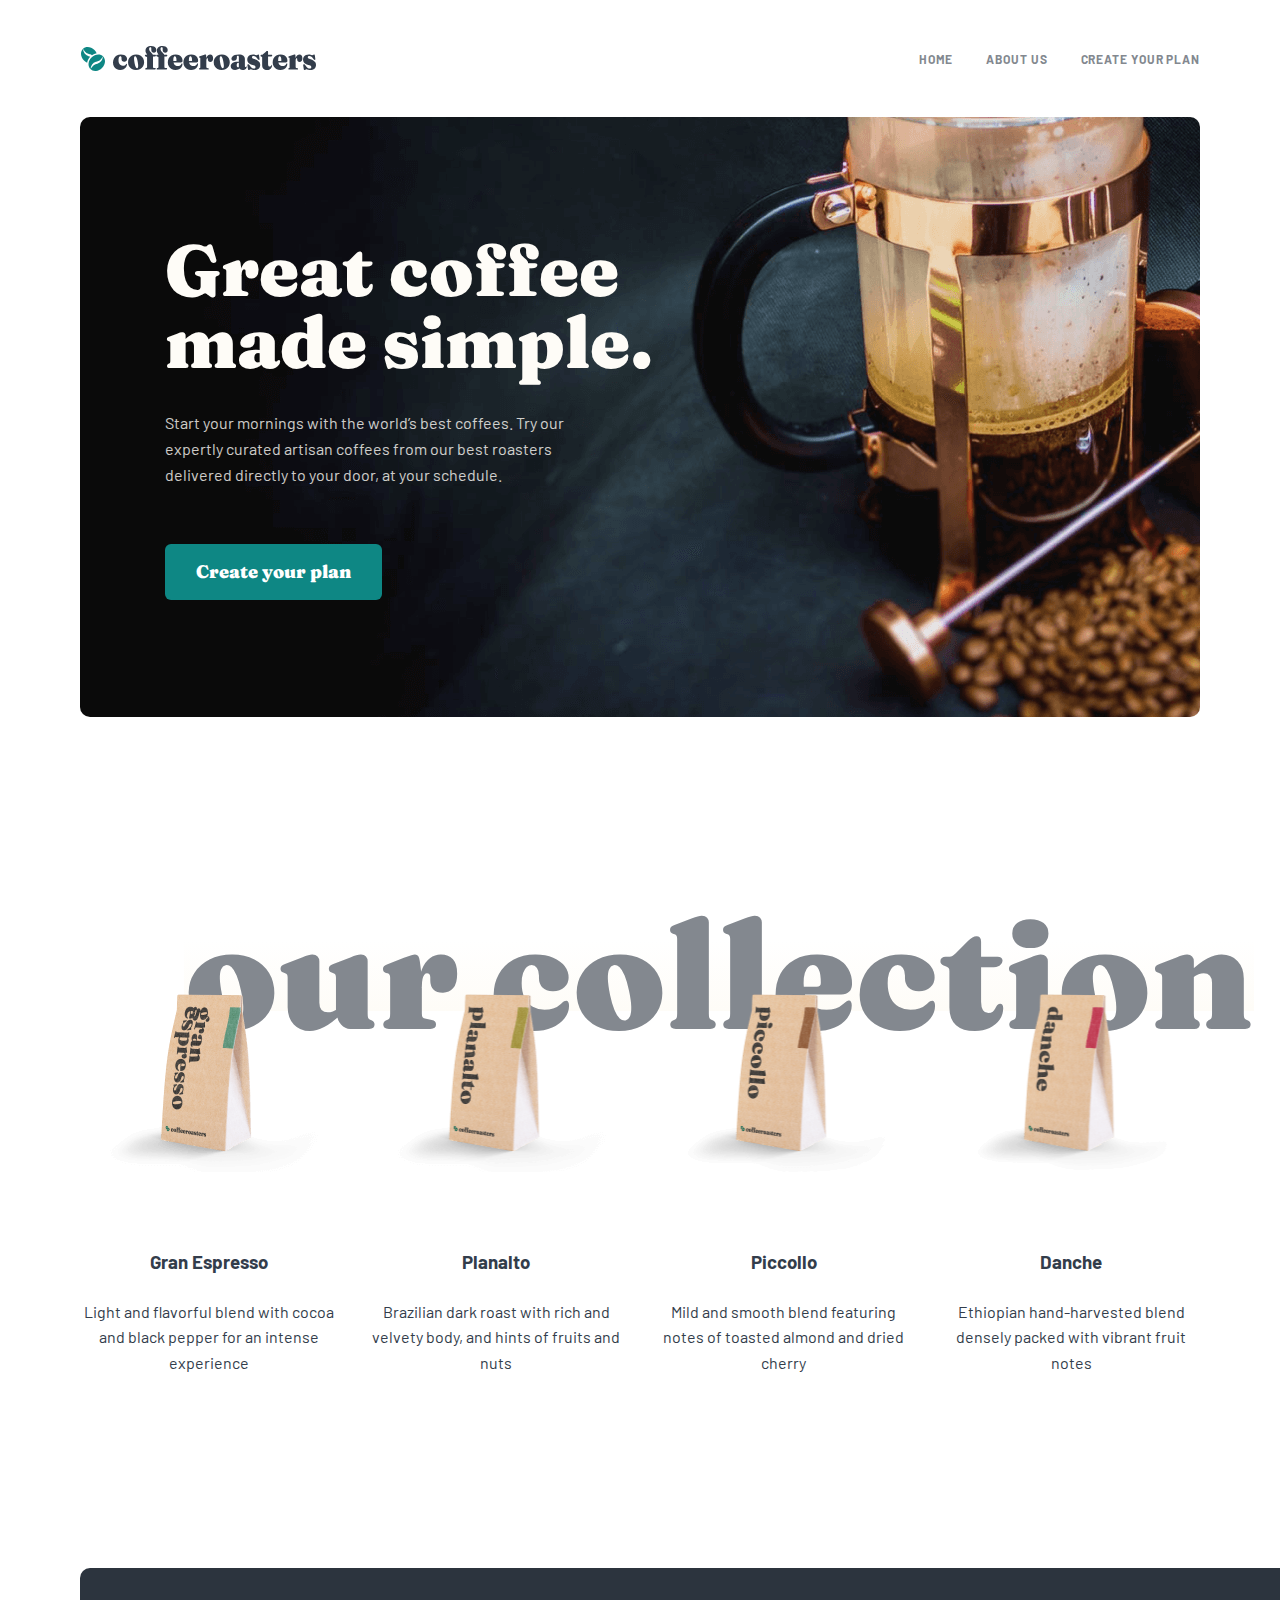
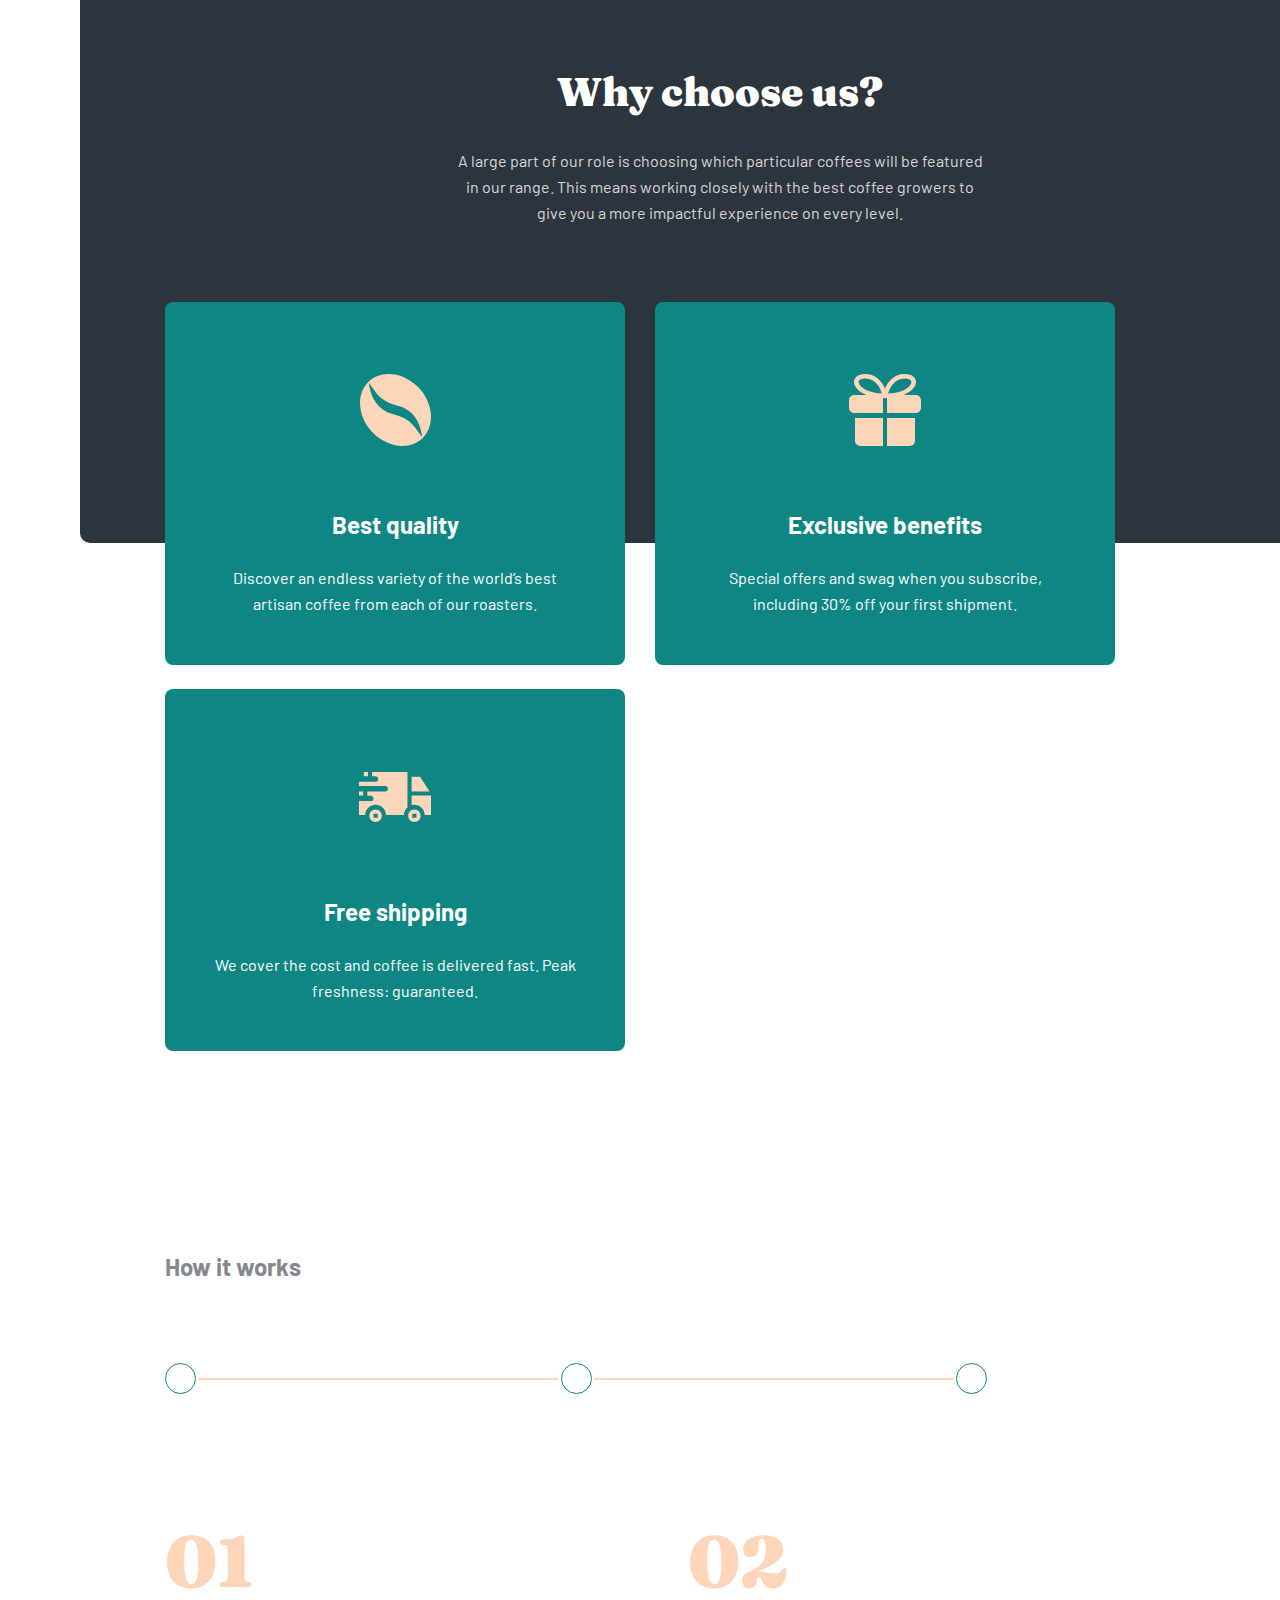
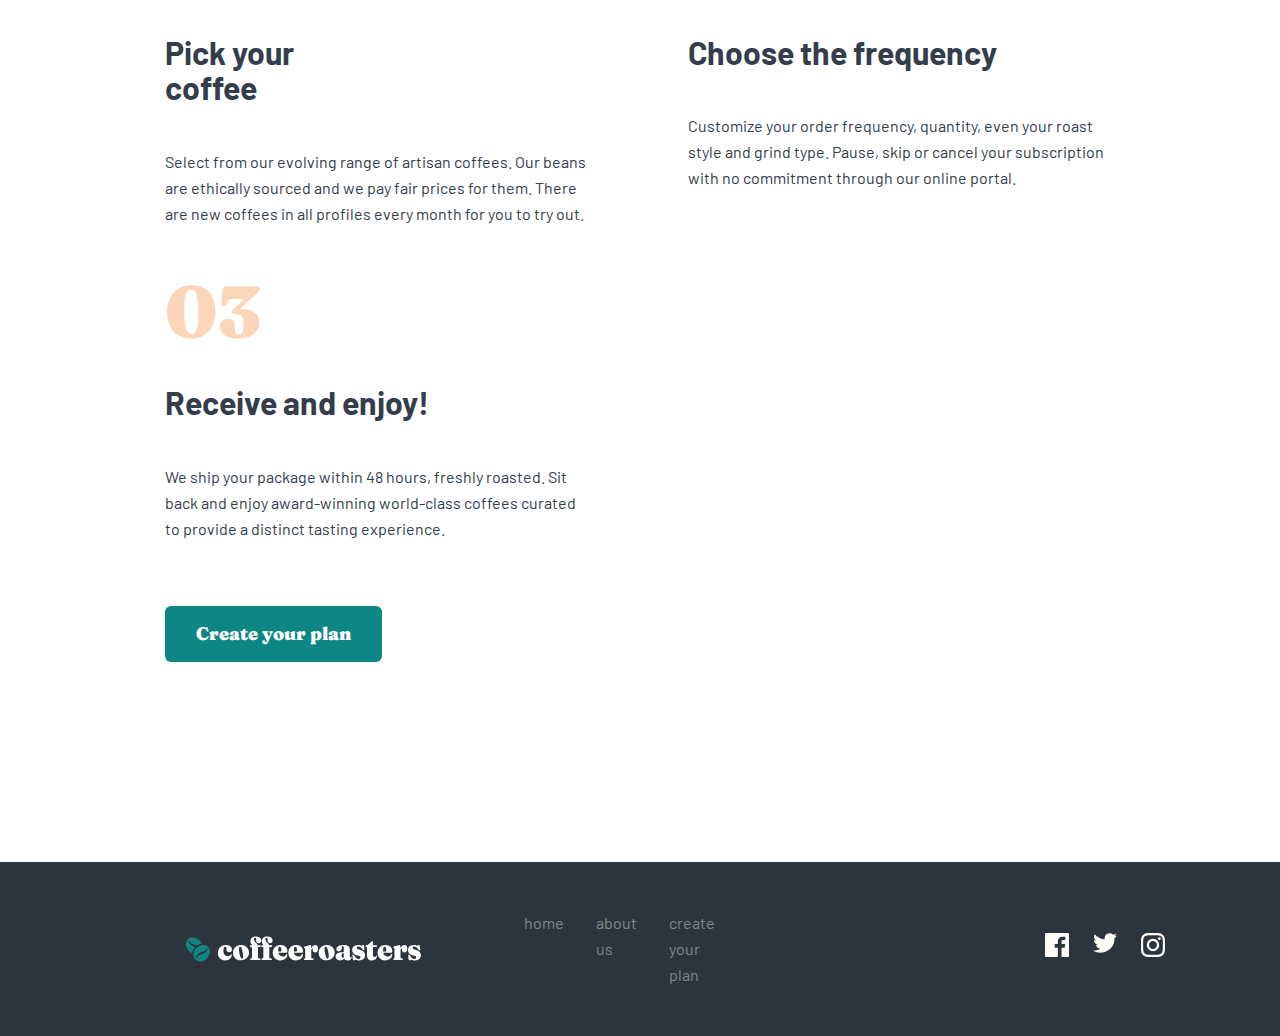
==== index.html @ 033056c0 "added" ====
<!DOCTYPE html>
<html lang="en">
  <head>
    <title>Coffeeroasters</title>
    <link rel="stylesheet" href="./css/normalize_minifity.css" />
    <link rel="stylesheet" href="./fonts/font.css" />
    <link rel="stylesheet" href="./css/main.css" />
  </head>
  <body>
    <!-- HEADER -->
    <header class="header">
      <div class="container header_container">
        <img class="main_logo" src="./images/svg/main_logo.svg" alt="logo" />
        <nav class="header_nav">
          <ul class="nav__list">
            <li class="nav__item">
              <a class="nav__link" href="">home</a>
            </li>
            <li class="nav__item">
              <a class="nav__link" href="./pages/about.html">about us</a>
            </li>
            <li class="nav__item">
              <a class="nav__link" href="">create your plan</a>
            </li>
          </ul>
        </nav>
      </div>
    </header>
    <!-- MAIN -->
    <main class="main">
      <!-- HERO -->
      <section class="hero">
        <div class="container hero__container">
          <div class="hero__block block">
            <h1 class="hero__title title">Great coffee made simple.</h1>
            <p class="hero__subtitle subtitle">
              Start your mornings with the world’s best coffees. Try our
              expertly curated artisan coffees from our best roasters delivered
              directly to your door, at your schedule.
            </p>
            <a class="hero_btn btn" href=""> Create your plan</a>
          </div>
        </div>
      </section>

      <!-- PRODUCT -->
      <section class="product">
        <div class="container product__container">
          <h1 class="product__title">our collection</h1>

          <ul class="product__list">
            <li class="product__item">
              <img
                class="product__item-img"
                src="./images/png/gran.png"
                alt="product"
                width="255"
                height="193"
                srcset="./images/png/gran.png 1x, ./images/png/gran@2x.png 2x"
              />
              <h3 class="product__item-title">Gran Espresso</h3>
              <p class="product__item-subtitle">
                Light and flavorful blend with cocoa and black pepper for an
                intense experience
              </p>
            </li>
            <li class="product__item">
              <img
                class="product__item-img"
                src="./images/png/planaltino.png"
                alt="product"
                width="255"
                height="193"
                srcset="
                  ./images/png/planaltino.png    1x,
                  ./images/png/planaltino@2x.png 2x
                "
              />
              <h3 class="product__item-title">Planalto</h3>
              <p class="product__item-subtitle">
                Brazilian dark roast with rich and velvety body, and hints of
                fruits and nuts
              </p>
            </li>
            <li class="product__item">
              <img
                class="product__item-img"
                src="./images/png/piccolo.png"
                alt="product"
                width="255"
                height="193"
                srcset="
                  ./images/png/piccolo.png    1x,
                  ./images/png/piccolo@2x.png 2x
                "
              />
              <h3 class="product__item-title">Piccollo</h3>
              <p class="product__item-subtitle">
                Mild and smooth blend featuring notes of toasted almond and
                dried cherry
              </p>
            </li>
            <li class="product__item">
              <img
                class="product__item-img"
                src="./images/png/danche.png"
                alt="product"
                width="255"
                height="193"
                srcset="
                  ./images/png/danche.png    1x,
                  ./images/png/danche@2x.png 2x
                "
              />
              <h3 class="product__item-title">Danche</h3>
              <p class="product__item-subtitle">
                Ethiopian hand-harvested blend densely packed with vibrant fruit
                notes
              </p>
            </li>
          </ul>
        </div>
      </section>
      <!-- CARDS -->
      <section class="cards">
        <div class="container cards__container">
          <div class="cards__block">
            <div class="cards__info">
              <h3 class="cards__title">Why choose us?</h3>
              <p class="cards__subtitle subtitle">
                A large part of our role is choosing which particular coffees
                will be featured in our range. This means working closely with
                the best coffee growers to give you a more impactful experience
                on every level.
              </p>
            </div>
          </div>
          <ul class="cards__list">
            <li class="cards__item">
              <img
                class="cards__item-img"
                src="./images/svg/coffee-bean.svg"
                alt="icon"
              />
              <h3 class="cards__item-title">Best quality</h3>
              <p class="cards__item-subtitle">
                Discover an endless variety of the world’s best artisan coffee
                from each of our roasters.
              </p>
            </li>
            <li class="cards__item">
              <img
                class="cards__item-img"
                src="./images/svg/prize.svg"
                alt="icon"
              />
              <h3 class="cards__item-title">Exclusive benefits</h3>
              <p class="cards__item-subtitle">
                Special offers and swag when you subscribe, including 30% off
                your first shipment.
              </p>
            </li>
            <li class="cards__item">
              <img
                class="cards__item-img shipping"
                src="./images/svg/shipping.svg"
                alt="icon"
              />
              <h3 class="cards__item-title">Free shipping</h3>
              <p class="cards__item-subtitle">
                We cover the cost and coffee is delivered fast. Peak freshness:
                guaranteed.
              </p>
            </li>
          </ul>
        </div>
      </section>
      <!-- WORKS -->
      <section class="works">
        <div class="container works__container">
          <h3 class="works__title">How it works</h3>
          <div class="icons">
            <div class="circle"></div>
            <hr class="icons__line" />
            <div class="circle"></div>
            <hr class="icons__line" />
            <div class="circle"></div>
          </div>
          <ul class="works__list">
            <li class="works__item">
              <h1 class="works__item-number">01</h1>
              <h3 class="works__item-title">
                Pick your
                <br />
                coffee
              </h3>
              <p class="works__item-subtitle">
                Select from our evolving range of artisan coffees. Our beans are
                ethically sourced and we pay fair prices for them. There are new
                coffees in all profiles every month for you to try out.
              </p>
            </li>
            <li class="works__item">
              <h1 class="works__item-number">02</h1>
              <h3 class="works__item-title">Choose the frequency</h3>
              <p class="works__item-subtitle">
                Customize your order frequency, quantity, even your roast style
                and grind type. Pause, skip or cancel your subscription with no
                commitment through our online portal.
              </p>
            </li>
            <li class="works__item">
              <h1 class="works__item-number">03</h1>
              <h3 class="works__item-title">Receive and enjoy!</h3>
              <p class="works__item-subtitle">
                We ship your package within 48 hours, freshly roasted. Sit back
                and enjoy award-winning world-class coffees curated to provide a
                distinct tasting experience.
              </p>
            </li>
          </ul>
          <a class="worsk__btn btn" href=""> Create your plan </a>
        </div>
      </section>
    </main>
    <!-- FOOTER -->
    <footer class="footer">
      <div class="container footer__container">
        <img
          class="footer__logo"
          src="./images/svg/main_white_logo.svg"
          alt="logo"
        />

        <ul class="footer__list">
          <li class="footer__item">
            <a class="footer__link" href="./index.html">home</a>
          </li>
          <li class="footer__item">
            <a class="footer__link" href="./pages/about.html">about us</a>
          </li>
          <li class="footer__item">
            <a class="footer__link" href="">create your plan</a>
          </li>
        </ul>
        <ul class="footer__icon-list">
          <li class="footer__icon-item">
            <a class="footer__icon" href="">
              <svg
                width="24"
                height="24"
                viewBox="0 0 24 24"
                fill="none"
                xmlns="http://www.w3.org/2000/svg"
              >
                <path
                  d="M22.675 0H1.325C0.593 0 0 0.593 0 1.325V22.676C0 23.407 0.593 24 1.325 24H12.82V14.706H9.692V11.084H12.82V8.413C12.82 5.313 14.713 3.625 17.479 3.625C18.804 3.625 19.942 3.724 20.274 3.768V7.008L18.356 7.009C16.852 7.009 16.561 7.724 16.561 8.772V11.085H20.148L19.681 14.707H16.561V24H22.677C23.407 24 24 23.407 24 22.675V1.325C24 0.593 23.407 0 22.675 0Z"
                  fill="#FEFCF7"
                />
              </svg>
            </a>
          </li>
          <li class="footer__icon-item">
            <a class="footer__icon" href="">
              <svg
                width="24"
                height="20"
                viewBox="0 0 24 20"
                fill="none"
                xmlns="http://www.w3.org/2000/svg"
              >
                <path
                  d="M24 2.55705C23.117 2.94905 22.168 3.21305 21.172 3.33205C22.189 2.72305 22.97 1.75805 23.337 0.608047C22.386 1.17205 21.332 1.58205 20.21 1.80305C19.313 0.846047 18.032 0.248047 16.616 0.248047C13.437 0.248047 11.101 3.21405 11.819 6.29305C7.728 6.08805 4.1 4.12805 1.671 1.14905C0.381 3.36205 1.002 6.25705 3.194 7.72305C2.388 7.69705 1.628 7.47605 0.965 7.10705C0.911 9.38805 2.546 11.522 4.914 11.997C4.221 12.185 3.462 12.229 2.69 12.081C3.316 14.037 5.134 15.46 7.29 15.5C5.22 17.123 2.612 17.848 0 17.54C2.179 18.937 4.768 19.752 7.548 19.752C16.69 19.752 21.855 12.031 21.543 5.10605C22.505 4.41105 23.34 3.54405 24 2.55705Z"
                  fill="#FEFCF7"
                />
              </svg>
            </a>
          </li>
          <li class="footer__icon-item">
            <a class="footer__icon" href="">
              <svg
                width="24"
                height="24"
                viewBox="0 0 24 24"
                fill="none"
                xmlns="http://www.w3.org/2000/svg"
              >
                <path
                  fill-rule="evenodd"
                  clip-rule="evenodd"
                  d="M12 0C8.741 0 8.333 0.014 7.053 0.072C2.695 0.272 0.273 2.69 0.073 7.052C0.014 8.333 0 8.741 0 12C0 15.259 0.014 15.668 0.072 16.948C0.272 21.306 2.69 23.728 7.052 23.928C8.333 23.986 8.741 24 12 24C15.259 24 15.668 23.986 16.948 23.928C21.302 23.728 23.73 21.31 23.927 16.948C23.986 15.668 24 15.259 24 12C24 8.741 23.986 8.333 23.928 7.053C23.732 2.699 21.311 0.273 16.949 0.073C15.668 0.014 15.259 0 12 0ZM12 2.163C15.204 2.163 15.584 2.175 16.85 2.233C20.102 2.381 21.621 3.924 21.769 7.152C21.827 8.417 21.838 8.797 21.838 12.001C21.838 15.206 21.826 15.585 21.769 16.85C21.62 20.075 20.105 21.621 16.85 21.769C15.584 21.827 15.206 21.839 12 21.839C8.796 21.839 8.416 21.827 7.151 21.769C3.891 21.62 2.38 20.07 2.232 16.849C2.174 15.584 2.162 15.205 2.162 12C2.162 8.796 2.175 8.417 2.232 7.151C2.381 3.924 3.896 2.38 7.151 2.232C8.417 2.175 8.796 2.163 12 2.163ZM5.838 12C5.838 8.597 8.597 5.838 12 5.838C15.403 5.838 18.162 8.597 18.162 12C18.162 15.404 15.403 18.163 12 18.163C8.597 18.163 5.838 15.403 5.838 12ZM12 16C9.791 16 8 14.21 8 12C8 9.791 9.791 8 12 8C14.209 8 16 9.791 16 12C16 14.21 14.209 16 12 16ZM16.965 5.595C16.965 4.8 17.61 4.155 18.406 4.155C19.201 4.155 19.845 4.8 19.845 5.595C19.845 6.39 19.201 7.035 18.406 7.035C17.61 7.035 16.965 6.39 16.965 5.595Z"
                  fill="#FEFCF7"
                />
              </svg>
            </a>
          </li>
        </ul>
      </div>
    </footer>
  </body>
</html>
---- fonts/font.css ----
/* barlow-regular - latin */
@font-face {
  font-family: "Barlow";
  font-style: normal;
  font-weight: 400;
  src: local(""), url("../fonts/barlow-v12-latin-regular.woff2") format("woff2"),
    /* Chrome 26+, Opera 23+, Firefox 39+ */
      url("../fonts/barlow-v12-latin-regular.woff") format("woff"); /* Chrome 6+, Firefox 3.6+, IE 9+, Safari 5.1+ */
}
/* barlow-700 - latin */
@font-face {
  font-family: "Barlow";
  font-style: normal;
  font-weight: 700;
  src: local(""), url("../fonts/barlow-v12-latin-700.woff2") format("woff2"),
    /* Chrome 26+, Opera 23+, Firefox 39+ */
      url("../fonts/barlow-v12-latin-700.woff") format("woff"); /* Chrome 6+, Firefox 3.6+, IE 9+, Safari 5.1+ */
}
/* fraunces-regular - latin */
@font-face {
  font-family: "Fraunces";
  font-style: normal;
  font-weight: 400;
  src: local(""),
    url("../fonts/fraunces-v24-latin-regular.woff2") format("woff2"),
    /* Chrome 26+, Opera 23+, Firefox 39+ */
      url("../fonts/fraunces-v24-latin-regular.woff") format("woff"); /* Chrome 6+, Firefox 3.6+, IE 9+, Safari 5.1+ */
}
/* fraunces-900 - latin */
@font-face {
  font-family: "Fraunces";
  font-style: normal;
  font-weight: 900;
  src: local(""), url("../fonts/fraunces-v24-latin-900.woff2") format("woff2"),
    /* Chrome 26+, Opera 23+, Firefox 39+ */
      url("../fonts/fraunces-v24-latin-900.woff") format("woff"); /* Chrome 6+, Firefox 3.6+, IE 9+, Safari 5.1+ */
}
---- css/main.css ----
:root {
  /* COLORS */
  --main-color: #0e8784;
  --second-color: #333d4b;
  --pale-orange: #fdd6ba;
  --ligt-cream: #fefcf7;
  --grey: #83888f;

  /* BTN-COLOR */
  --main-btn-default: var(--main-color);
  --main-btn-hover: #66d2cf;
  --main__btn-disabled: #e2dedb;

  /* SELECTION COLOR */
  --selection-default: #f4f1eb;
  --selection-hover: var(--pale-orange);
  --selection-active: var(--main-color);

  /* FONT-SIZE */

  /*  BIG-TITLE */
  --big-title: 15rem;
  --big-title__line-height: 0.48;

  /* H1 font-size */
  --h1__font-size: 7.2rem;
  --h1__line-height: 1;

  /* H2 font-size */
  --h2__font-size: 4rem;
  --h2__line-height: 1.2;

  /* H3 font-size */
  --h3__font-size: 3.2rem;
  --h3__line-height: 1.12;

  /* H4 font-size */
  --h4__font-size: 2.4rem;
  --h4__line-height: 1.33;

  /* SUBTITLE__FONT-SIZE */
  --subtitle__font-size: 1.6rem;
  --subtitle__line-height: 1.62;

  /* FONT-WEIGHT */
  --main__font-weight: 400;
  --second__font-weight: 900;

  /* FONT-FAMILY */
  --title__font-family: "Fraunces", "Arial", sans-serif;
  --subtitle__font-family: "Barlow", "Arial", sans-serif;

  /* NAV */
  --nav_font-size: 1.2rem;
  --nav__line-height: 1.25;
  --nav__font-weight: 700;
}
*,
*::after,
*::before {
  margin: 0;
  padding: 0;
  box-sizing: border-box;
}
html {
  font-size: 62.5%;
  height: 100%;
}
body {
  font-size: var(--subtitle__font-size);
  line-height: var(--subtitle__line-height);
  font-family: var(--subtitle__font-family);
  font-weight: var(--main__font-weight);
  color: var(--second-color);
  display: flex;
  flex-direction: column;
  height: 100%;
}
.container {
  max-width: 144rem;
  width: 100%;
  margin-left: auto;
  margin-right: auto;
  padding-left: 8rem;
  padding-right: 8rem;
}
.main {
  flex-grow: 1;
}
a {
  text-decoration: none;
}
ul,
ol {
  list-style: none;
}
.block {
  padding: 11.7rem 8.5rem;
  background-repeat: no-repeat;
  background-size: cover;
  border-radius: 1rem;
}
.title {
  font-family: var(--title__font-family);
  font-weight: var(--second__font-weight);
  font-size: var(--h2__font-size);
  line-height: var(--h2__line-height);
  margin: 0;
  color: var(--ligt-cream);
}
.subtitle {
  font-weight: var(--main__font-weight);
  font-size: var(--subtitle__font-size);
  line-height: var(--subtitle__line-height);
  color: var(--ligt-cream);
  mix-blend-mode: normal;
  opacity: 0.8;
  width: 44.5rem;
}
.btn {
  width: 21.7rem;
  height: 5.6rem;
  display: flex;
  align-items: center;
  justify-content: center;
  color: white;
  background-color: var(--main-color);
  border: none;
  border-radius: 0.6rem;
  font-family: var(--title__font-family);
  font-weight: var(--second__font-weight);
  font-size: 1.8rem;
  line-height: 2.5rem;
}
.btn:hover {
  background-color: var(--main-btn-hover);
}
/* HEADER */
.header {
  padding: 4.5rem 0;
}
.header_container {
  display: flex;
  justify-content: space-between;
}
.nav__list {
  display: flex;
  gap: 3.3rem;
}
.nav__link {
  font-size: var(--nav_font-size);
  line-height: var(--nav__line-height);
  font-weight: var(--nav__font-weight);
  letter-spacing: 0.09rem;
  color: var(--grey);
  text-transform: uppercase;
}
.nav__link:hover {
  color: var(--second-color);
}
/* HERO */
.hero {
  margin-bottom: 13.6rem;
}

.hero__block {
  background-image: url("../images/png/hero.png");
}
.hero__title {
  font-weight: var(--second__font-weight);
  font-size: var(--h1__font-size);
  line-height: var(--h1__line-height);
  margin: 0;
  width: 49.3rem;
  margin-bottom: 3.2rem;
}
.hero__subtitle {
  margin-bottom: 5.6rem;
}
/* PRODUCT */
.product {
  padding: 12.6rem 0 0;
  margin-bottom: 18.8rem;
}
.product__container {
  position: relative;
  display: flex;
  flex-direction: column;
  text-align: center;
}

.product__title {
  margin: 0;
  padding: 0;
  z-index: -1;
  width: 107rem;
  position: absolute;
  font-size: 15rem;
  line-height: 7.2rem;
  font-family: "Fraunces", "Arial", sans-serif;
  font-weight: 900;
  text-align: center;
  left: 18.4rem;
  top: -4rem;
  background: linear-gradient(
    180deg,
    rgba(254, 252, 247, 0.0001) 0%,
    #fefcf7 100%
  );
  color: #83888f;
}
.product__list {
  display: grid;
  grid-template-columns: repeat(auto-fit, minmax(24rem, 1fr));
  gap: 3rem;
  justify-content: center;
  margin-bottom: 18rem;
}
.product__item {
  width: 25.6rem;
  text-align: center;
  margin: 0 auto;
}
.product__item-img {
  margin-bottom: 7.1rem;
}
.product__item-title {
  margin-bottom: 2.4rem;
  font-family: var(--h4__font-size);
  line-height: var(--h4__line-height);
  font-weight: var(--second__font-weight);
}
.product__item-subtitle {
  color: var(--second-color);
  font-size: var(--subtitle__font-size);
  line-height: var(--subtitle__line-height);
}
/* CARDS */

.cards__container {
  position: relative;
}
.cards__block {
  position: absolute;
  left: 8rem;
  top: -34.6rem;
  background-color: #2c343e;
  text-align: center;
  margin-top: 1.2rem;
  padding: 10rem 10rem 31.7rem 10rem;
  border-radius: 1rem;
  width: 128rem;
  z-index: -1;
}
.cards__title {
  margin-bottom: 3.2rem;
  font-size: var(--h2__font-size);
  line-height: var(--h2__line-height);
  color: white;
  font-family: var(--title__font-family);
}
.cards__subtitle {
  margin-left: auto;
  margin-right: auto;
  mix-blend-mode: normal;
  opacity: 0.8;
  width: 54rem;
}
.cards__list {
  display: grid;
  grid-template-columns: repeat(auto-fit, minmax(33rem, 1fr));
  column-gap: 3rem;
  row-gap: 2.4rem;
  padding: 0 8.5rem;
  margin-top: 34.6rem;
  margin-bottom: 20rem;
}
.cards__item {
  padding: 7.2rem 4.8rem 4.8rem;
  background-color: #0e8784;
  text-align: center;
  border-radius: 0.8rem;
}
.cards__item-title {
  font-family: var(--title__fonts);

  font-weight: var(--second__font-weight);
  font-size: var(--h4__font-size);
  line-height: var(--h4__line-height);
  color: white;
  margin-bottom: 2.4rem;
}
.cards__item-subtitle {
  color: white;
}
.cards__item-img {
  margin-bottom: 5.6rem;
}
.shipping {
  margin-top: 1.1rem;
  margin-bottom: 6.7rem;
}

/* WORSK */
.works__title {
  font-family: var(--title__fonts);
  font-weight: 900;
  font-size: var(--h4__font-size);
  line-height: var(--h4__line-height);
  color: var(--grey);
  margin-bottom: 8rem;
}
.icons {
  width: 82.2rem;
  display: flex;
  justify-content: space-between;
  align-items: center;
  margin-bottom: 8.2rem;
}
.circle {
  width: 3.1rem;
  height: 3.1rem;
  border-radius: 50%;
  border: 1px solid #0e8784;
}
.icons__line {
  display: inline-block;
  width: 36rem;
  height: 0.2rem;
  background-color: #fdd6ba;
  border: none;
}

.works__container {
  padding: 0 16.5rem;
}
.works__list {
  display: grid;
  column-gap: 9.5rem;
  margin-bottom: 6.4rem;
  grid-template-columns: repeat(auto-fit, minmax(25.5rem, 1fr));
}

.works__item-number {
  font-weight: 900;
  font-size: var(--h1__font-size);
  line-height: var(--h1__line-height);
  font-family: var(--title__font-family);
  color: var(--pale-orange);
  margin-bottom: 3.8rem;
}
.works__item-title {
  font-family: var(--title__fonts);
  font-weight: 900;
  font-size: var(--h3__font-size);
  line-height: var(--h3__line-height);
  color: var(--second-color);
  margin-bottom: 4.3rem;
}

.worsk__btn {
  margin-bottom: 20rem;
}

/* FOOTER */
.footer {
  background-color: #2c343e;
}
.footer__container {
  padding: 4.8rem 18.5rem;
  display: flex;
  align-items: center;
}
.footer__logo {
  margin-right: 10.3rem;
}
.footer__list {
  margin-right: 33rem;
  display: flex;
  column-gap: 3.2rem;
}
.footer__link {
  color: var(--grey);
}
.footer__link:hover {
  color: var(--ligt-cream);
}
.footer__icon-list {
  display: flex;
  column-gap: 2.4rem;
}
.footer__icon svg :hover {
  fill: var(--pale-orange);
}

/* ABOUT */
.about__block {
  background-image: url("../images/png/about_hero.png");
  margin-bottom: 16.8rem;
}
.about__title {
  font-weight: var(--second__font-weight);
  font-size: var(--h2__font-size);
  line-height: var(--h2__line-height);
  margin-bottom: 2.4rem;
}
.about__subtitle {
  color: var(--second-color);
}
.commitment__info {
  text-align: center;
}
.commitment__title {
  margin-bottom: 3.2rem;
  color: var(--second-color);
}
.commitment_subtitle {
  width: 54rem;
  height: 26rem;
  text-align: left;
}
.commitment__container {
  padding: 0 16.5rem;
  display: flex;
  justify-content: space-between;
  align-items: center;
  gap: 12.5rem;
  margin-bottom: 24.4rem;
}
.com__img {
  border-radius: 0.8rem;
}
/* QUALITY */
.quality__container {
  padding: 0 8rem;
  position: relative;
  margin-bottom: 16.8rem;
}
.quality__info {
  padding: 10rem 8.5rem 17.6rem;
  background-color: var(--second-color);
  border-radius: 0.8rem;
}
.quality__subtitle {
  color: white;
  width: 54rem;
}
.quality_img {
  position: absolute;
  left: 83rem;
  top: -8.8rem;
  border-radius: 0.8rem;
}

/* COUNTRY */
.country__container {
  padding: 0 16.5rem;
}
.country__title {
  font-weight: var(--second__font-weight);
  line-height: var(--h3__font-size);
  line-height: var(--h3__line-height);
  margin-bottom: 7.2rem;
  color: var(--grey);
}
.country__card {
  display: grid;
  grid-template-columns: repeat(auto-fit, minmax(22.3rem, 1fr));
  column-gap: 11.5rem;
  row-gap: 8.2rem;
  align-items: center;
  margin-bottom: 16.8rem;
}
.country__item {
  width: 22.3rem;
}
.country__item-img {
  margin-bottom: 4.8rem;
}
.country__item-title {
  font-weight: var(--second-color);
  font-size: var(--h4__font-size);
  line-height: var(--h4__line-height);
  color: var(--second-color);
  width: 100%;
}
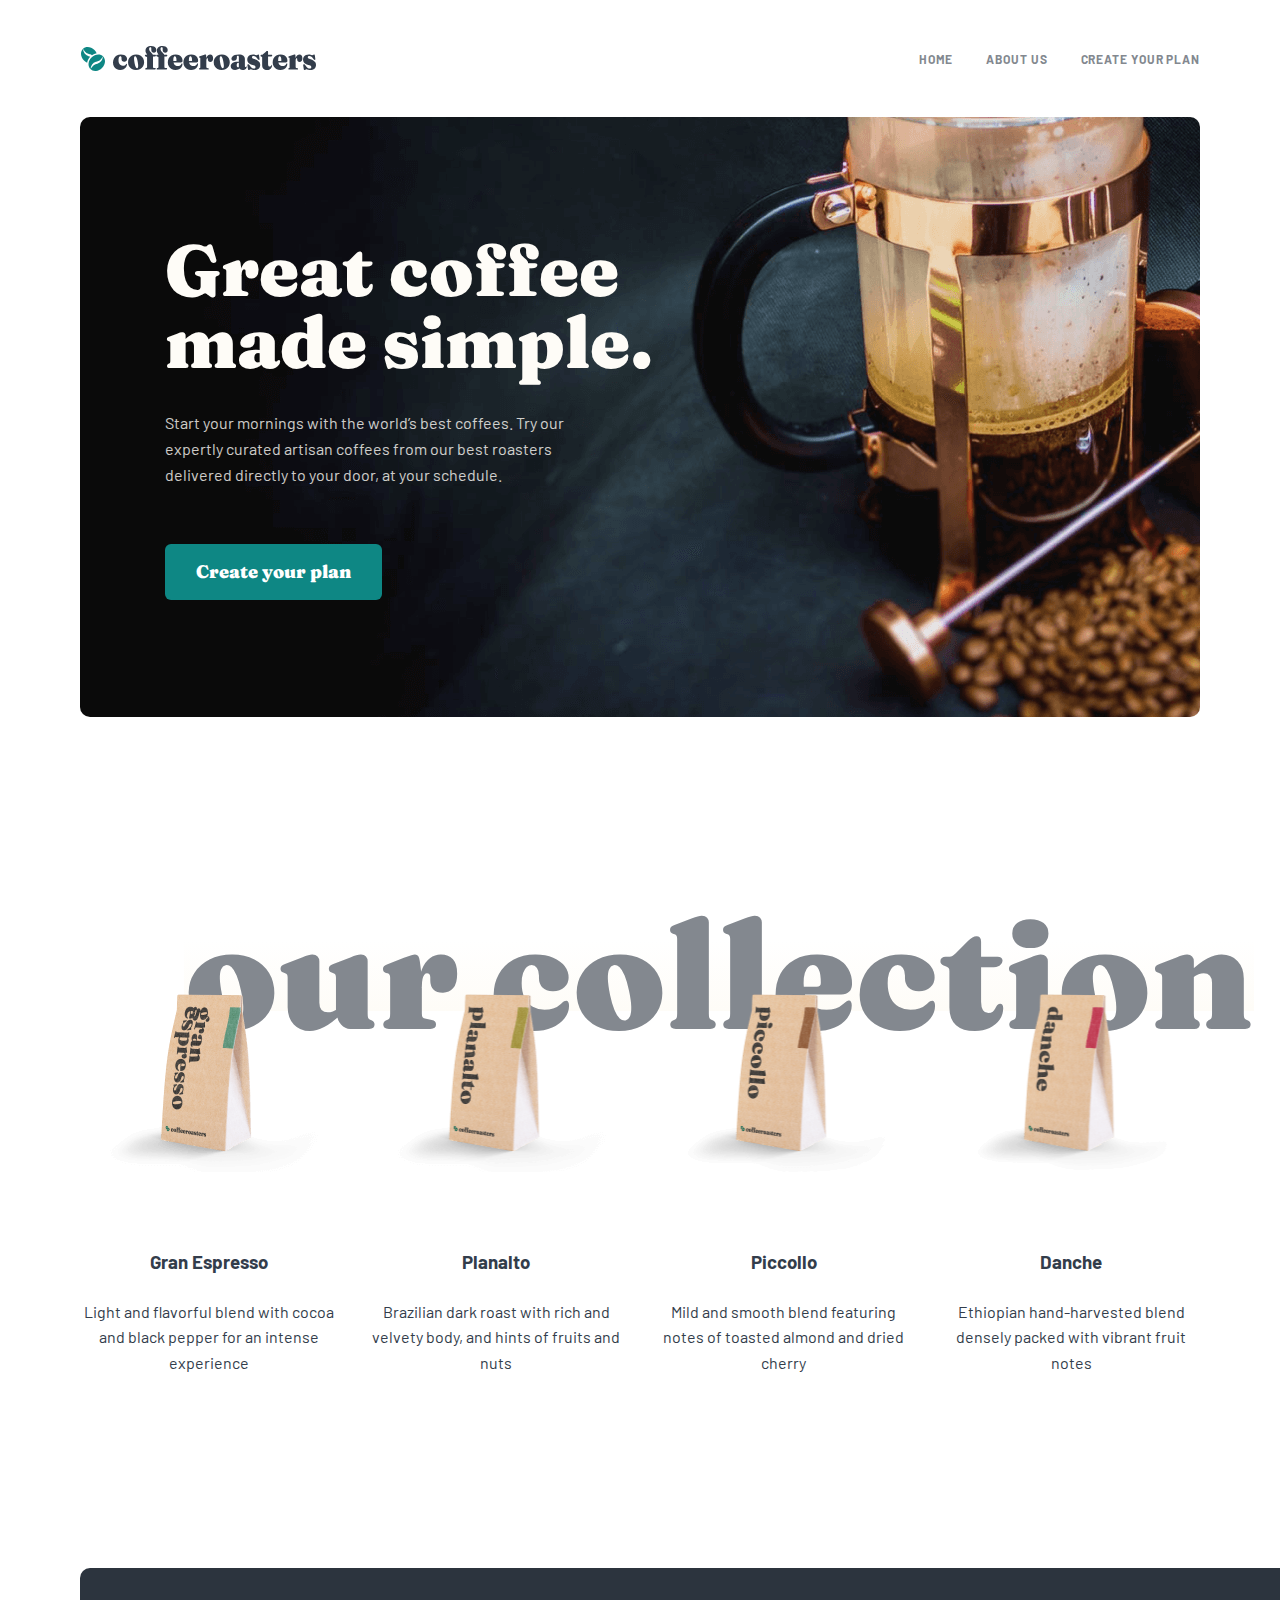
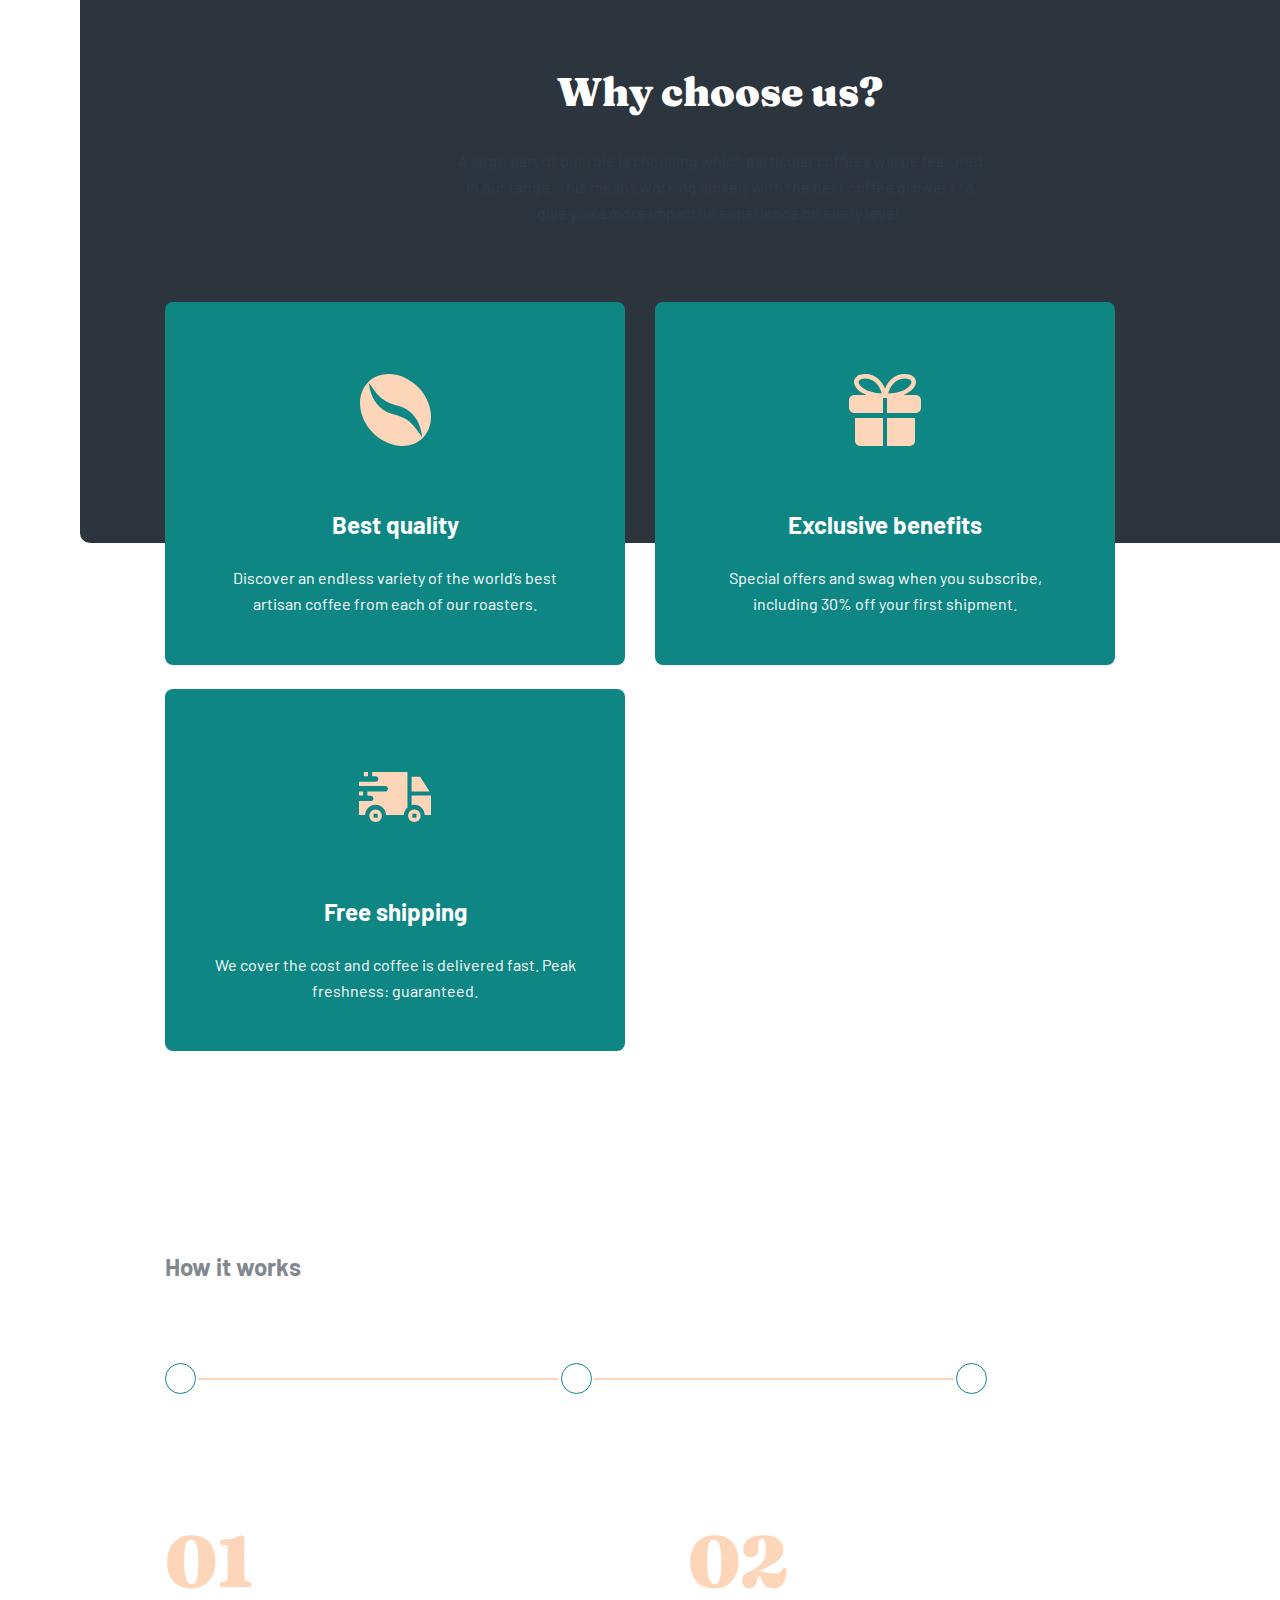
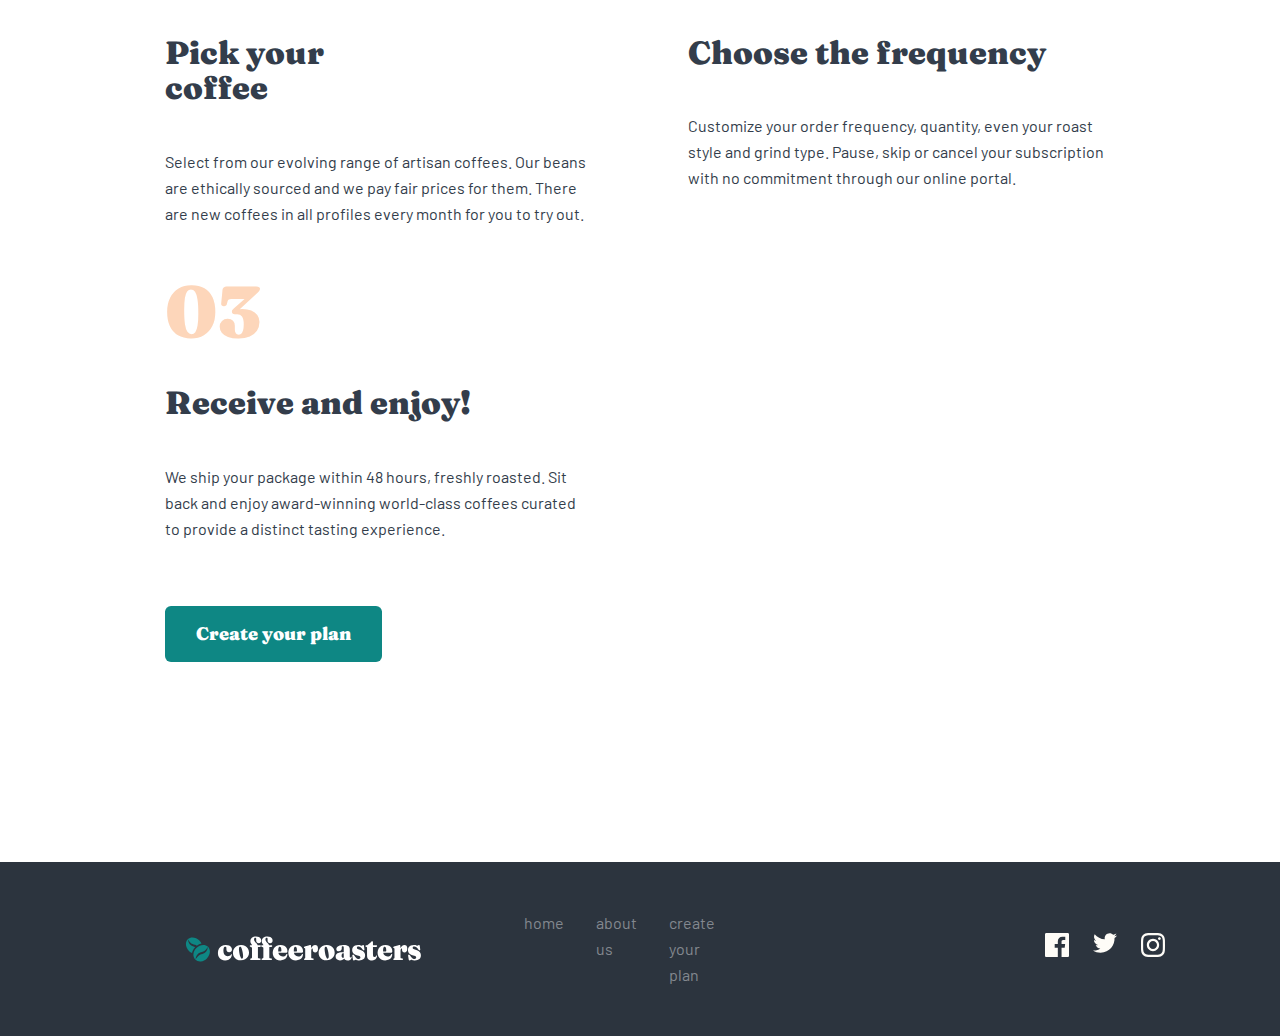
==== commit 7d97cbcf: "added" ====
--- a/index.html
+++ b/index.html
@@ -4,7 +4,7 @@
     <title>Coffeeroasters</title>
     <link rel="stylesheet" href="./css/normalize_minifity.css" />
     <link rel="stylesheet" href="./fonts/font.css" />
-    <link rel="stylesheet" href="./css/main.css" />
+    <link rel="stylesheet" href="./css/main_minifity.css" />
   </head>
   <body>
     <!-- HEADER -->
@@ -20,7 +20,9 @@
               <a class="nav__link" href="./pages/about.html">about us</a>
             </li>
             <li class="nav__item">
-              <a class="nav__link" href="">create your plan</a>
+              <a class="nav__link" href="./pages/create_plan.html"
+                >create your plan</a
+              >
             </li>
           </ul>
         </nav>
@@ -240,7 +242,9 @@
             <a class="footer__link" href="./pages/about.html">about us</a>
           </li>
           <li class="footer__item">
-            <a class="footer__link" href="">create your plan</a>
+            <a class="footer__link" href="./pages/create_plan.html"
+              >create your plan</a
+            >
           </li>
         </ul>
         <ul class="footer__icon-list">
--- a/css/main_minifity.css
+++ b/css/main_minifity.css
@@ -0,0 +1,11 @@
+:root{--main-color:#0e8784;--second-color:#333d4b;--pale-orange:#fdd6ba;--ligt-cream:#fefcf7;--grey:#83888f;--main-btn-default:var(--main-color);--main-btn-hover:#66d2cf;--main__btn-disabled:#e2dedb;--selection-default:#f4f1eb;--selection-hover:var(--pale-orange);--selection-active:var(--main-color);--big-title:15rem;--big-title__line-height:.48;--h1__font-size:7.2rem;--h1__line-height:1;--h2__font-size:4rem;--h2__line-height:1.2;--h3__font-size:3.2rem;--h3__line-height:1.12;--h4__font-size:2.4rem;--h4__line-height:1.33;--subtitle__font-size:1.6rem;--subtitle__line-height:1.62;--main__font-weight:400;--second__font-weight:900;--title__font-family:"Fraunces","Arial",sans-serif;--subtitle__font-family:"Barlow","Arial",sans-serif;--nav_font-size:1.2rem;--nav__line-height:1.25;--nav__font-weight:700}*,*:after,*:before{margin:0;padding:0;-webkit-box-sizing:border-box;box-sizing:border-box}html{font-size:62.5%;height:100%}body{font-size:var(--subtitle__font-size);line-height:var(--subtitle__line-height);font-family:var(--subtitle__font-family);font-weight:var(--main__font-weight);color:var(--second-color);display:-webkit-box;display:-ms-flexbox;display:flex;-webkit-box-orient:vertical;-webkit-box-direction:normal;-ms-flex-direction:column;flex-direction:column;height:100%}
+.container{max-width:144rem;width:100%;margin-left:auto;margin-right:auto;padding-left:8rem;padding-right:8rem}.main{-webkit-box-flex:1;-ms-flex-positive:1;flex-grow:1}a{text-decoration:none}ul,ol{list-style:none}.block{padding:11.7rem 8.5rem;background-repeat:no-repeat;background-size:cover;border-radius:1rem}.title{font-family:var(--title__font-family);font-weight:var(--second__font-weight);font-size:var(--h2__font-size);line-height:var(--h2__line-height);margin:0;color:var(--ligt-cream)}.subtitle{font-weight:var(--main__font-weight);font-size:var(--subtitle__font-size);line-height:var(--subtitle__line-height)}.btn{width:21.7rem;height:5.6rem;display:-webkit-box;display:-ms-flexbox;display:flex;-webkit-box-align:center;-ms-flex-align:center;align-items:center;-webkit-box-pack:center;-ms-flex-pack:center;justify-content:center;color:#fff;background-color:var(--main-color);border:none;border-radius:.6rem;font-family:var(--title__font-family);font-weight:var(--second__font-weight);font-size:1.8rem;line-height:2.5rem}
+.btn:hover{background-color:var(--main-btn-hover)}.header{padding:4.5rem 0}.header_container{display:-webkit-box;display:-ms-flexbox;display:flex;-webkit-box-pack:justify;-ms-flex-pack:justify;justify-content:space-between}.nav__list{display:-webkit-box;display:-ms-flexbox;display:flex;gap:3.3rem}.nav__link{font-size:var(--nav_font-size);line-height:var(--nav__line-height);font-weight:var(--nav__font-weight);letter-spacing:.09rem;color:var(--grey);text-transform:uppercase}.nav__link:hover{color:var(--second-color)}.hero{margin-bottom:13.6rem}.hero__block{background-image:url("../images/png/hero.png")}.hero__title{font-weight:var(--second__font-weight);font-size:var(--h1__font-size);line-height:var(--h1__line-height);margin:0;width:49.3rem;margin-bottom:3.2rem}.hero__subtitle{margin-bottom:5.6rem;width:45rem;color:var(--ligt-cream);mix-blend-mode:normal;opacity:.8}.product{padding:12.6rem 0 0;margin-bottom:18.8rem}.product__container{position:relative;display:-webkit-box;display:-ms-flexbox;display:flex;-webkit-box-orient:vertical;-webkit-box-direction:normal;-ms-flex-direction:column;flex-direction:column;text-align:center}
+.product__title{margin:0;padding:0;z-index:-1;width:107rem;position:absolute;font-size:15rem;line-height:7.2rem;font-family:"Fraunces","Arial",sans-serif;font-weight:900;text-align:center;left:18.4rem;top:-4rem;background:-webkit-gradient(linear,left top,left bottom,from(rgba(254,252,247,.0001)),to(#fefcf7));background:-o-linear-gradient(top,rgba(254,252,247,.0001) 0%,#fefcf7 100%);background:linear-gradient(180deg,rgba(254,252,247,.0001) 0%,#fefcf7 100%);color:#83888f}.product__list{display:-ms-grid;display:grid;grid-template-columns:repeat(auto-fit,minmax(24rem,1fr));gap:3rem;-webkit-box-pack:center;-ms-flex-pack:center;justify-content:center;margin-bottom:18rem}.product__item{width:25.6rem;text-align:center;margin:0 auto}.product__item-img{margin-bottom:7.1rem}.product__item-title{margin-bottom:2.4rem;font-family:var(--h4__font-size);line-height:var(--h4__line-height);font-weight:var(--second__font-weight)}.product__item-subtitle{color:var(--second-color);font-size:var(--subtitle__font-size);line-height:var(--subtitle__line-height)}
+.cards__container{position:relative}.cards__block{position:absolute;left:8rem;top:-34.6rem;background-color:#2c343e;text-align:center;margin-top:1.2rem;padding:10rem 10rem 31.7rem;border-radius:1rem;width:128rem;z-index:-1}.cards__title{margin-bottom:3.2rem;font-size:var(--h2__font-size);line-height:var(--h2__line-height);color:#fff;font-family:var(--title__font-family)}.cards__subtitle{margin-left:auto;margin-right:auto;mix-blend-mode:normal;opacity:.8;width:54rem}.cards__list{display:-ms-grid;display:grid;grid-template-columns:repeat(auto-fit,minmax(33rem,1fr));-webkit-column-gap:3rem;-moz-column-gap:3rem;column-gap:3rem;row-gap:2.4rem;padding:0 8.5rem;margin-top:34.6rem;margin-bottom:20rem}.cards__item{padding:7.2rem 4.8rem 4.8rem;background-color:#0e8784;text-align:center;border-radius:.8rem}.cards__item-title{font-family:var(--title__fonts);font-weight:var(--second__font-weight);font-size:var(--h4__font-size);line-height:var(--h4__line-height);color:#fff;margin-bottom:2.4rem}.cards__item-subtitle{color:#fff}
+.cards__item-img{margin-bottom:5.6rem}.shipping{margin-top:1.1rem;margin-bottom:6.7rem}.works__title{font-family:var(--title__fonts);font-weight:900;font-size:var(--h4__font-size);line-height:var(--h4__line-height);color:var(--grey);margin-bottom:8rem}.icons{width:82.2rem;display:-webkit-box;display:-ms-flexbox;display:flex;-webkit-box-pack:justify;-ms-flex-pack:justify;justify-content:space-between;-webkit-box-align:center;-ms-flex-align:center;align-items:center;margin-bottom:8.2rem}.circle{width:3.1rem;height:3.1rem;border-radius:50%;border:1px solid #0e8784}.icons__line{display:inline-block;width:36rem;height:.2rem;background-color:#fdd6ba;border:none}.works__container{padding:0 16.5rem}.works__list{display:-ms-grid;display:grid;-webkit-column-gap:9.5rem;-moz-column-gap:9.5rem;column-gap:9.5rem;margin-bottom:6.4rem;grid-template-columns:repeat(auto-fit,minmax(25.5rem,1fr))}.works__item-number{font-weight:900;font-size:var(--h1__font-size);line-height:var(--h1__line-height);font-family:var(--title__font-family);color:var(--pale-orange);margin-bottom:3.8rem}
+.works__item-title{font-family:var(--title__font-family);font-weight:900;font-size:var(--h3__font-size);line-height:var(--h3__line-height);color:var(--second-color);margin-bottom:4.3rem}.worsk__btn{margin-bottom:20rem}.footer{background-color:#2c343e}.footer__container{padding:4.8rem 18.5rem;display:-webkit-box;display:-ms-flexbox;display:flex;-webkit-box-align:center;-ms-flex-align:center;align-items:center}.footer__logo{margin-right:10.3rem}.footer__list{margin-right:33rem;display:-webkit-box;display:-ms-flexbox;display:flex;-webkit-column-gap:3.2rem;-moz-column-gap:3.2rem;column-gap:3.2rem}.footer__link{color:var(--grey)}.footer__link:hover{color:var(--ligt-cream)}.footer__icon-list{display:-webkit-box;display:-ms-flexbox;display:flex;-webkit-column-gap:2.4rem;-moz-column-gap:2.4rem;column-gap:2.4rem}.footer__icon svg :hover{fill:var(--pale-orange)}.about__block{background-image:url("../images/png/about_hero.png");margin-bottom:16.8rem}.about__title{font-weight:var(--second__font-weight);font-size:var(--h2__font-size);line-height:var(--h2__line-height);margin-bottom:2.4rem}
+.about__subtitle{color:var(--second-color)}.commitment__info{text-align:center}.commitment__title{margin-bottom:3.2rem;color:var(--second-color)}.commitment_subtitle{width:54rem;height:26rem;text-align:left}.commitment__container{padding:0 16.5rem;display:-webkit-box;display:-ms-flexbox;display:flex;-webkit-box-pack:justify;-ms-flex-pack:justify;justify-content:space-between;-webkit-box-align:center;-ms-flex-align:center;align-items:center;gap:12.5rem;margin-bottom:24.4rem}.com__img{border-radius:.8rem}.quality__container{padding:0 8rem;position:relative;margin-bottom:16.8rem}.quality__info{padding:10rem 8.5rem 17.6rem;background-color:var(--second-color);border-radius:.8rem}.quality__subtitle{color:#fff;width:54rem}.quality_img{position:absolute;left:83rem;top:-8.8rem;border-radius:.8rem}.country__container{padding:0 16.5rem}.country__title{font-weight:var(--second__font-weight);line-height:var(--h3__font-size);line-height:var(--h3__line-height);margin-bottom:7.2rem;color:var(--grey)}.country__card{display:-ms-grid;display:grid;grid-template-columns:repeat(auto-fit,minmax(22.3rem,1fr));-webkit-column-gap:11.5rem;-moz-column-gap:11.5rem;column-gap:11.5rem;row-gap:8.2rem;-webkit-box-align:center;-ms-flex-align:center;align-items:center;margin-bottom:16.8rem}
+.country__item{width:22.3rem}.country__item-img{margin-bottom:4.8rem}.country__item-title{font-weight:var(--second-color);font-size:var(--h4__font-size);line-height:var(--h4__line-height);color:var(--second-color);width:100%}.plan__block{background-image:url("../images/png/plan_hero.png")}.plan__title{margin-bottom:3.2rem}.plan-works .container{padding:0 8rem;margin-bottom:15.9rem}.plan-works__block{background-color:#2c343e;border-radius:1rem;padding:9.1rem 8.5rem 10.7rem}.plan-title{color:var(--ligt-cream)}.plan-subt{color:var(--ligt-cream)}.plan-list{margin:0}.categories_container{padding:0 16.5rem;display:-webkit-box;display:-ms-flexbox;display:flex;-webkit-box-pack:justify;-ms-flex-pack:justify;justify-content:space-between;margin-bottom:16.8rem}.category__item{text-align:left;width:25.5rem}.category__item-title{color:var(--grey);margin-bottom:2.4rem;font-size:var(--h4__font-size);line-height:var(--h4__line-height)}.category__item-title:hover{color:var(--second-color);cursor:pointer}.category__line{width:100%;margin-bottom:2.4rem;color:var(--grey);opacity:.25}
+.number{margin-right:2.5rem}.category__wraps{width:73rem}.category__wrap{margin-bottom:8.8rem}.category__wrap-title{color:var(--grey);margin-bottom:5.6rem}.category__cards{display:-ms-grid;display:grid;grid-template-columns:repeat(auto-fit,minmax(21rem,1fr));-webkit-column-gap:1rem;-moz-column-gap:1rem;column-gap:1rem;row-gap:1.6rem}.category__card{padding:3.2rem 2.8rem 8.4rem;border-radius:.8rem;background-color:var(--selection-default)}.category__card:hover{background-color:var(--selection-hover);cursor:pointer}.category__card:active{background-color:var(--selection-active)}.category__card:active .category__card-title{color:#fff}.category__card:active .category__card-subt{color:#fff}.category__card-title{color:var(--second-color);font-size:var(--h4__font-size);line-height:var(--h4__line-height);margin-bottom:2.4rem}.category__card-subt{color:var(--second-color);opacity:1}.category__card-one{height:20.8rem;background-color:var(--second-color);padding:2.7rem 6.4rem;margin-bottom:4rem}.card-one-subtitle{color:var(--grey);margin-bottom:.8rem}
+.card-one-title{font-size:var(--h4__font-size);line-height:4rem}.btn__block{width:100%;text-align:right}.categroy__btn{margin-left:auto}.blue{color:var(--main-color)}.blue:hover{cursor:pointer}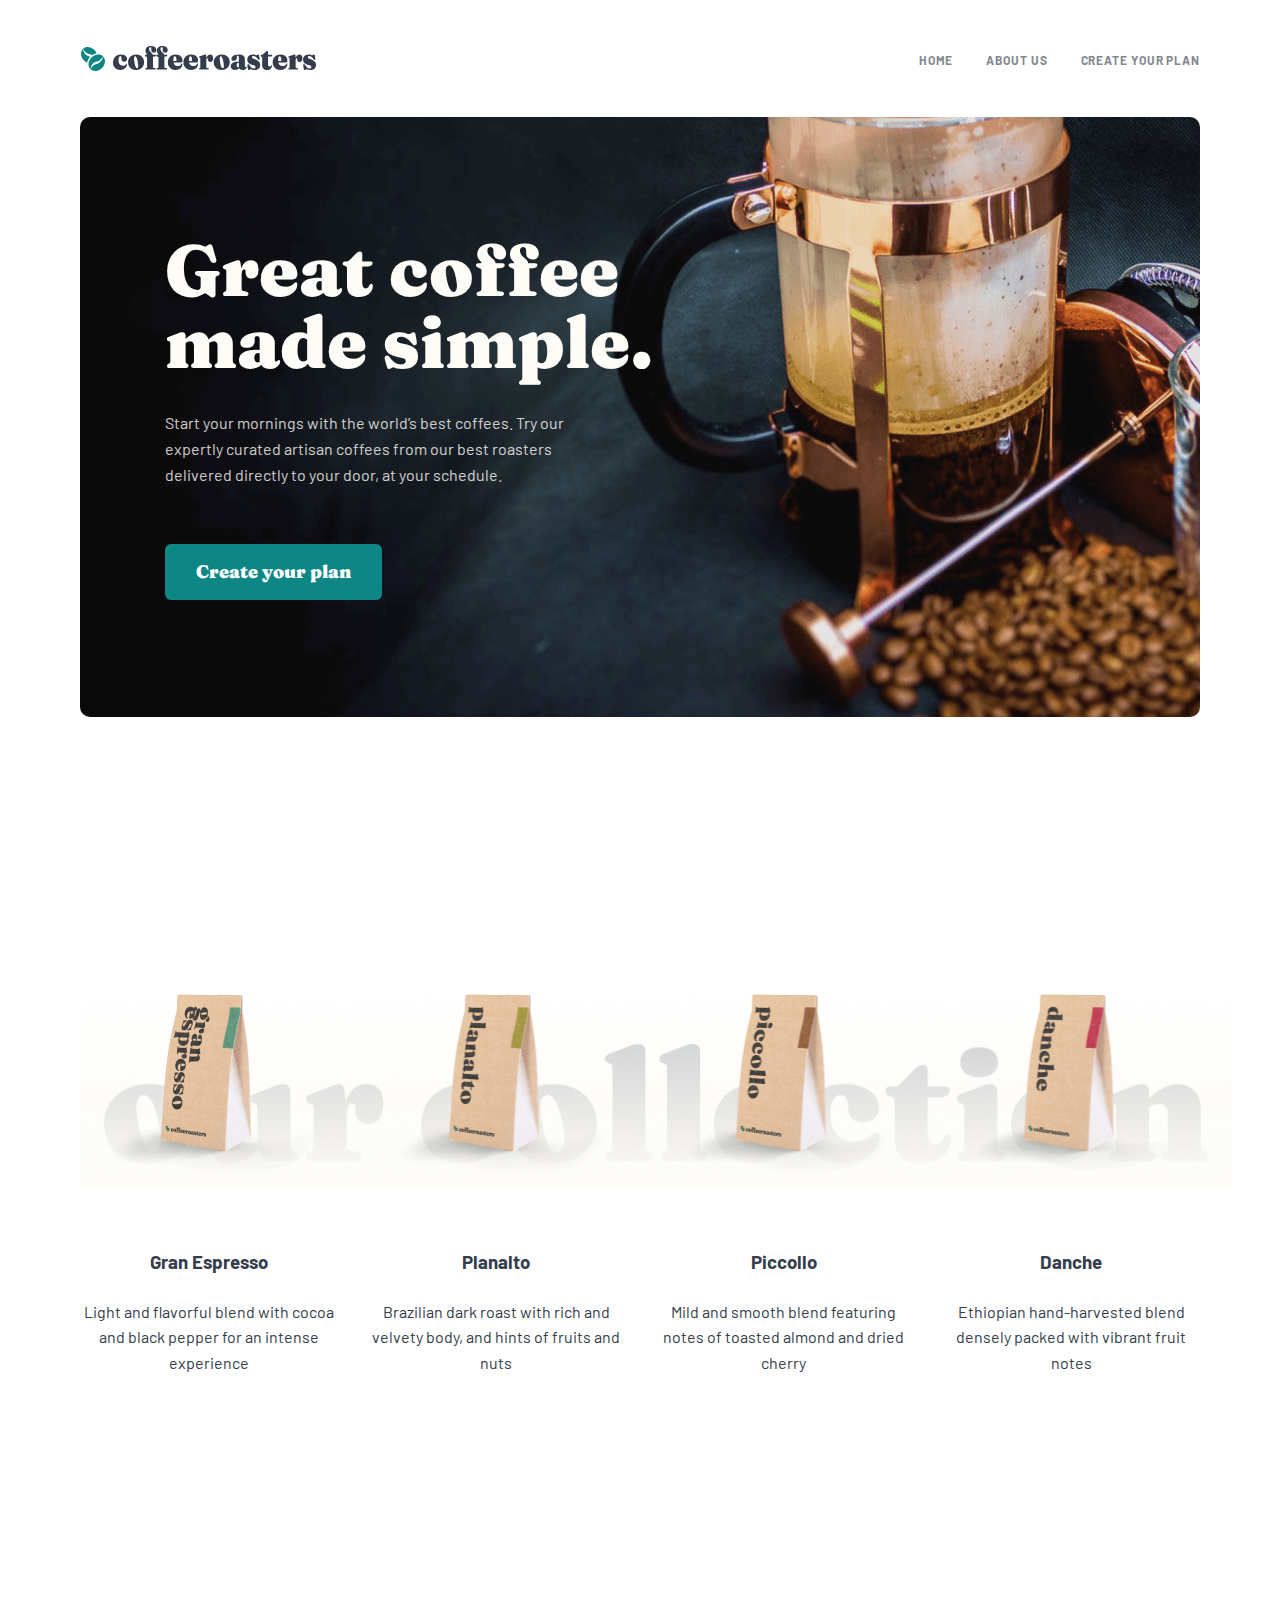
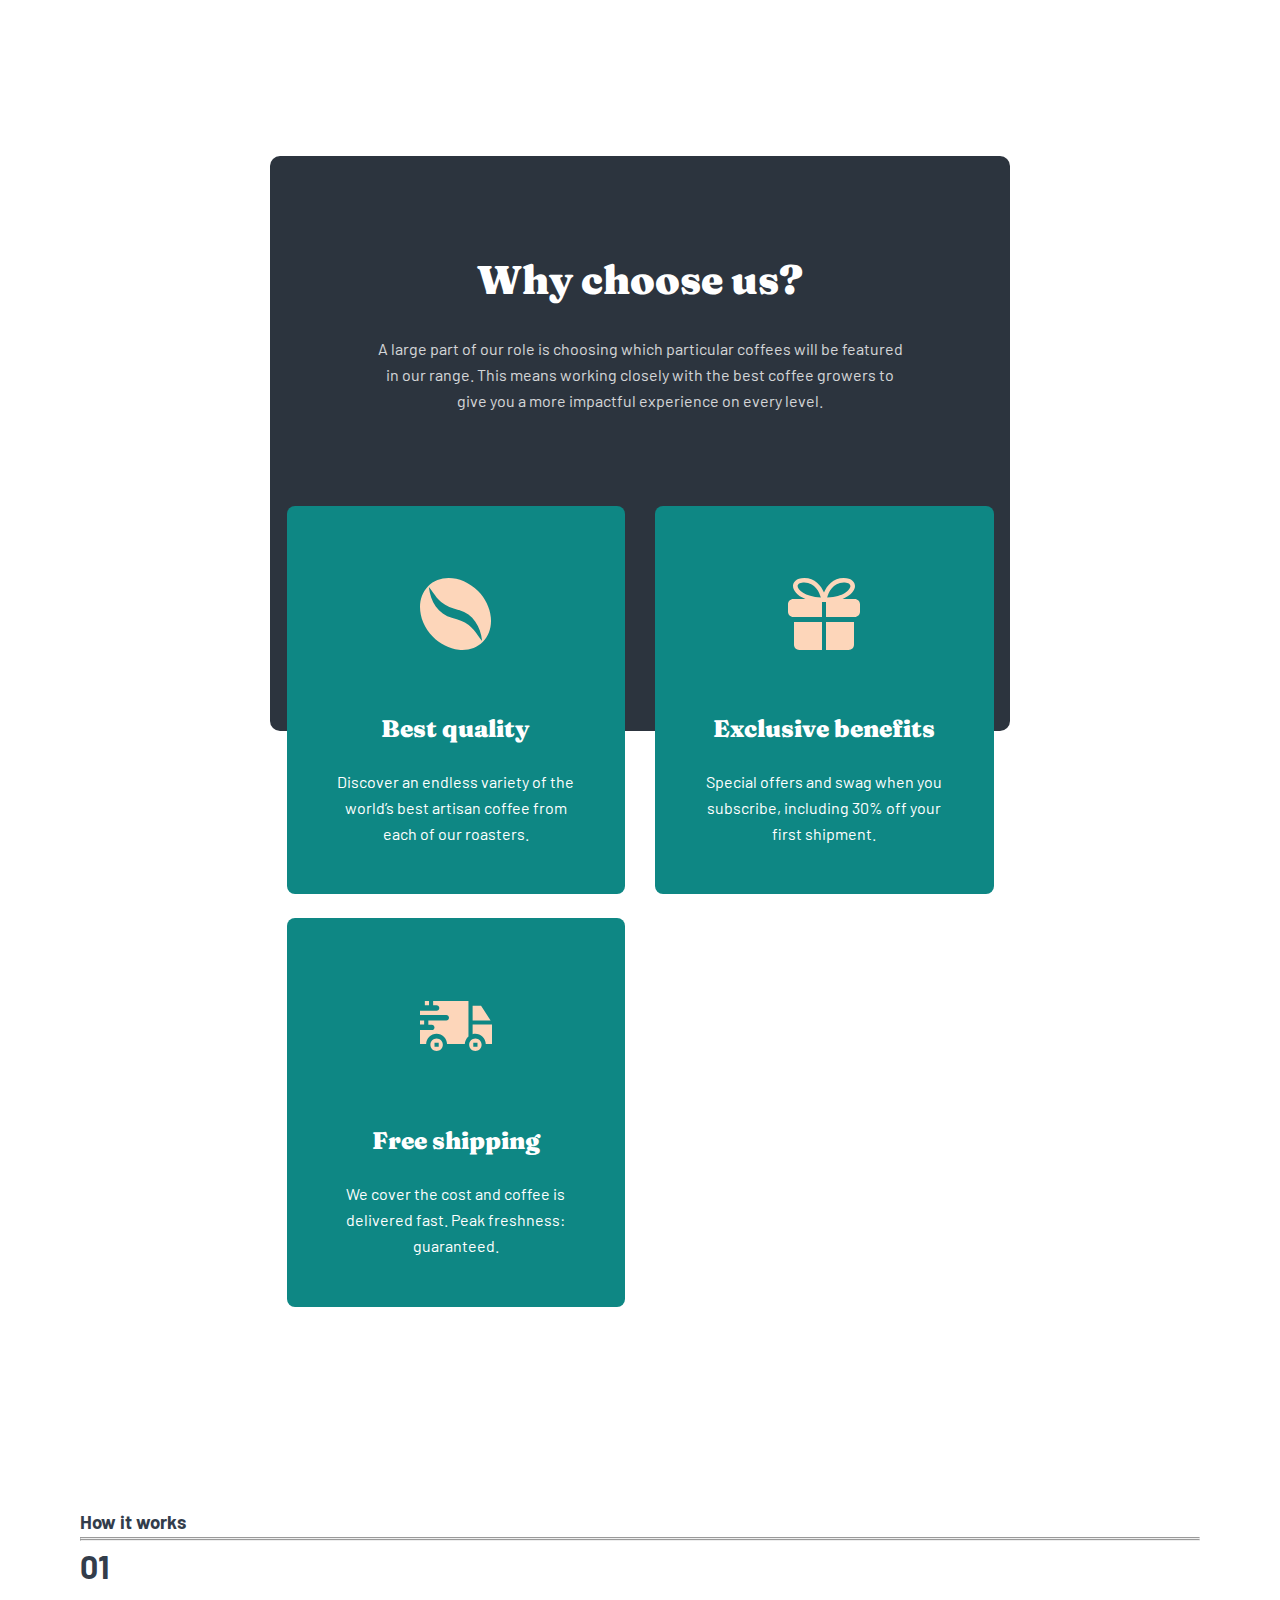
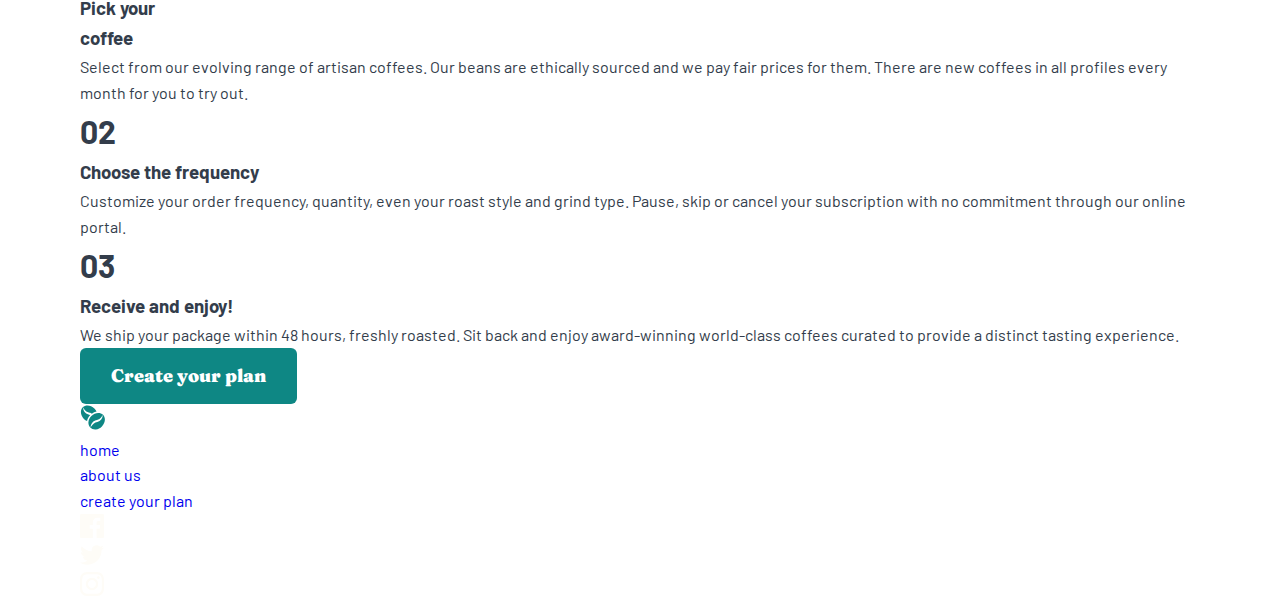
==== commit e7e0ea6f: "added" ====
--- a/index.html
+++ b/index.html
@@ -1,305 +1,360 @@
 <!DOCTYPE html>
 <html lang="en">
-  <head>
-    <title>Coffeeroasters</title>
-    <link rel="stylesheet" href="./css/normalize_minifity.css" />
-    <link rel="stylesheet" href="./fonts/font.css" />
-    <link rel="stylesheet" href="./css/main_minifity.css" />
-  </head>
-  <body>
-    <!-- HEADER -->
-    <header class="header">
-      <div class="container header_container">
-        <img class="main_logo" src="./images/svg/main_logo.svg" alt="logo" />
-        <nav class="header_nav">
-          <ul class="nav__list">
-            <li class="nav__item">
-              <a class="nav__link" href="">home</a>
-            </li>
-            <li class="nav__item">
-              <a class="nav__link" href="./pages/about.html">about us</a>
-            </li>
-            <li class="nav__item">
-              <a class="nav__link" href="./pages/create_plan.html"
-                >create your plan</a
-              >
-            </li>
-          </ul>
-        </nav>
-      </div>
-    </header>
-    <!-- MAIN -->
-    <main class="main">
-      <!-- HERO -->
-      <section class="hero">
-        <div class="container hero__container">
-          <div class="hero__block block">
-            <h1 class="hero__title title">Great coffee made simple.</h1>
-            <p class="hero__subtitle subtitle">
-              Start your mornings with the world’s best coffees. Try our
-              expertly curated artisan coffees from our best roasters delivered
-              directly to your door, at your schedule.
-            </p>
-            <a class="hero_btn btn" href=""> Create your plan</a>
-          </div>
-        </div>
-      </section>
+	<head>
+		<meta name="viewport" content="width=device-width, initial-scale=1" />
+		<title>Coffeeroasters</title>
+		<link rel="stylesheet" href="./css/normalize_minifity.css" />
+		<link rel="stylesheet" href="./fonts/font.css" />
+		<link rel="stylesheet" href="./css/main.css" />
+	</head>
+	<body>
+		<!-- HEADER -->
+		<header class="header">
+			<div class="container header__container">
+				<img
+					class="main_logo"
+					src="./images/svg/main_logo.svg"
+					alt="logo"
+				/>
+				<nav class="header_nav">
+					<ul class="nav__list">
+						<li class="nav__item">
+							<a class="nav__link" href="">home</a>
+						</li>
+						<li class="nav__item">
+							<a class="nav__link" href="./pages/about.html"
+								>about us</a
+							>
+						</li>
+						<li class="nav__item">
+							<a class="nav__link" href="./pages/create_plan.html"
+								>create your plan</a
+							>
+						</li>
+					</ul>
+				</nav>
+				<img
+					class="header-btn"
+					src="./images/png/burger-bar.png"
+					alt=""
+					width="30"
+					height="30"
+				/>
+			</div>
+		</header>
+		<!-- MAIN -->
+		<main class="main">
+			<!-- HERO -->
+			<section class="hero">
+				<div class="container hero__container">
+					<div class="hero__block block">
+						<h1 class="hero__title title">
+							Great coffee made simple.
+						</h1>
+						<p class="hero__subtitle subtitle">
+							Start your mornings with the world’s best coffees.
+							Try our expertly curated artisan coffees from our
+							best roasters delivered directly to your door, at
+							your schedule.
+						</p>
+						<a class="hero_btn btn" href=""> Create your plan</a>
+					</div>
+				</div>
+			</section>
 
-      <!-- PRODUCT -->
-      <section class="product">
-        <div class="container product__container">
-          <h1 class="product__title">our collection</h1>
+			<!-- PRODUCT -->
+			<section class="product">
+				<div class="container product__container">
+					<div class="img_bg">
+						<img
+							class="product__title"
+							src="./images/png/our collection.png"
+							alt=""
+						/>
+					</div>
 
-          <ul class="product__list">
-            <li class="product__item">
-              <img
-                class="product__item-img"
-                src="./images/png/gran.png"
-                alt="product"
-                width="255"
-                height="193"
-                srcset="./images/png/gran.png 1x, ./images/png/gran@2x.png 2x"
-              />
-              <h3 class="product__item-title">Gran Espresso</h3>
-              <p class="product__item-subtitle">
-                Light and flavorful blend with cocoa and black pepper for an
-                intense experience
-              </p>
-            </li>
-            <li class="product__item">
-              <img
-                class="product__item-img"
-                src="./images/png/planaltino.png"
-                alt="product"
-                width="255"
-                height="193"
-                srcset="
-                  ./images/png/planaltino.png    1x,
-                  ./images/png/planaltino@2x.png 2x
-                "
-              />
-              <h3 class="product__item-title">Planalto</h3>
-              <p class="product__item-subtitle">
-                Brazilian dark roast with rich and velvety body, and hints of
-                fruits and nuts
-              </p>
-            </li>
-            <li class="product__item">
-              <img
-                class="product__item-img"
-                src="./images/png/piccolo.png"
-                alt="product"
-                width="255"
-                height="193"
-                srcset="
-                  ./images/png/piccolo.png    1x,
-                  ./images/png/piccolo@2x.png 2x
-                "
-              />
-              <h3 class="product__item-title">Piccollo</h3>
-              <p class="product__item-subtitle">
-                Mild and smooth blend featuring notes of toasted almond and
-                dried cherry
-              </p>
-            </li>
-            <li class="product__item">
-              <img
-                class="product__item-img"
-                src="./images/png/danche.png"
-                alt="product"
-                width="255"
-                height="193"
-                srcset="
-                  ./images/png/danche.png    1x,
-                  ./images/png/danche@2x.png 2x
-                "
-              />
-              <h3 class="product__item-title">Danche</h3>
-              <p class="product__item-subtitle">
-                Ethiopian hand-harvested blend densely packed with vibrant fruit
-                notes
-              </p>
-            </li>
-          </ul>
-        </div>
-      </section>
-      <!-- CARDS -->
-      <section class="cards">
-        <div class="container cards__container">
-          <div class="cards__block">
-            <div class="cards__info">
-              <h3 class="cards__title">Why choose us?</h3>
-              <p class="cards__subtitle subtitle">
-                A large part of our role is choosing which particular coffees
-                will be featured in our range. This means working closely with
-                the best coffee growers to give you a more impactful experience
-                on every level.
-              </p>
-            </div>
-          </div>
-          <ul class="cards__list">
-            <li class="cards__item">
-              <img
-                class="cards__item-img"
-                src="./images/svg/coffee-bean.svg"
-                alt="icon"
-              />
-              <h3 class="cards__item-title">Best quality</h3>
-              <p class="cards__item-subtitle">
-                Discover an endless variety of the world’s best artisan coffee
-                from each of our roasters.
-              </p>
-            </li>
-            <li class="cards__item">
-              <img
-                class="cards__item-img"
-                src="./images/svg/prize.svg"
-                alt="icon"
-              />
-              <h3 class="cards__item-title">Exclusive benefits</h3>
-              <p class="cards__item-subtitle">
-                Special offers and swag when you subscribe, including 30% off
-                your first shipment.
-              </p>
-            </li>
-            <li class="cards__item">
-              <img
-                class="cards__item-img shipping"
-                src="./images/svg/shipping.svg"
-                alt="icon"
-              />
-              <h3 class="cards__item-title">Free shipping</h3>
-              <p class="cards__item-subtitle">
-                We cover the cost and coffee is delivered fast. Peak freshness:
-                guaranteed.
-              </p>
-            </li>
-          </ul>
-        </div>
-      </section>
-      <!-- WORKS -->
-      <section class="works">
-        <div class="container works__container">
-          <h3 class="works__title">How it works</h3>
-          <div class="icons">
-            <div class="circle"></div>
-            <hr class="icons__line" />
-            <div class="circle"></div>
-            <hr class="icons__line" />
-            <div class="circle"></div>
-          </div>
-          <ul class="works__list">
-            <li class="works__item">
-              <h1 class="works__item-number">01</h1>
-              <h3 class="works__item-title">
-                Pick your
-                <br />
-                coffee
-              </h3>
-              <p class="works__item-subtitle">
-                Select from our evolving range of artisan coffees. Our beans are
-                ethically sourced and we pay fair prices for them. There are new
-                coffees in all profiles every month for you to try out.
-              </p>
-            </li>
-            <li class="works__item">
-              <h1 class="works__item-number">02</h1>
-              <h3 class="works__item-title">Choose the frequency</h3>
-              <p class="works__item-subtitle">
-                Customize your order frequency, quantity, even your roast style
-                and grind type. Pause, skip or cancel your subscription with no
-                commitment through our online portal.
-              </p>
-            </li>
-            <li class="works__item">
-              <h1 class="works__item-number">03</h1>
-              <h3 class="works__item-title">Receive and enjoy!</h3>
-              <p class="works__item-subtitle">
-                We ship your package within 48 hours, freshly roasted. Sit back
-                and enjoy award-winning world-class coffees curated to provide a
-                distinct tasting experience.
-              </p>
-            </li>
-          </ul>
-          <a class="worsk__btn btn" href=""> Create your plan </a>
-        </div>
-      </section>
-    </main>
-    <!-- FOOTER -->
-    <footer class="footer">
-      <div class="container footer__container">
-        <img
-          class="footer__logo"
-          src="./images/svg/main_white_logo.svg"
-          alt="logo"
-        />
+					<ul class="product__list">
+						<li class="product__item">
+							<img
+								class="product__item-img"
+								src="./images/png/gran.png"
+								alt="product"
+								width="255"
+								height="193"
+								srcset="
+									./images/png/gran.png    1x,
+									./images/png/gran@2x.png 2x
+								"
+							/>
+							<div class="item_block">
+								<h3 class="product__item-title">
+									Gran Espresso
+								</h3>
+								<p class="product__item-subtitle">
+									Light and flavorful blend with cocoa and
+									black pepper for an intense experience
+								</p>
+							</div>
+						</li>
+						<li class="product__item">
+							<img
+								class="product__item-img"
+								src="./images/png/planaltino.png"
+								alt="product"
+								width="255"
+								height="193"
+								srcset="
+									./images/png/planaltino.png    1x,
+									./images/png/planaltino@2x.png 2x
+								"
+							/>
+							<div class="item_block">
+								<h3 class="product__item-title">Planalto</h3>
+								<p class="product__item-subtitle">
+									Brazilian dark roast with rich and velvety
+									body, and hints of fruits and nuts
+								</p>
+							</div>
+						</li>
+						<li class="product__item">
+							<img
+								class="product__item-img"
+								src="./images/png/piccolo.png"
+								alt="product"
+								width="255"
+								height="193"
+								srcset="
+									./images/png/piccolo.png    1x,
+									./images/png/piccolo@2x.png 2x
+								"
+							/>
+							<div class="item_block">
+								<h3 class="product__item-title">Piccollo</h3>
+								<p class="product__item-subtitle">
+									Mild and smooth blend featuring notes of
+									toasted almond and dried cherry
+								</p>
+							</div>
+						</li>
+						<li class="product__item">
+							<img
+								class="product__item-img"
+								src="./images/png/danche.png"
+								alt="product"
+								width="255"
+								height="193"
+								srcset="
+									./images/png/danche.png    1x,
+									./images/png/danche@2x.png 2x
+								"
+							/>
+							<div class="item_block">
+								<h3 class="product__item-title">Danche</h3>
+								<p class="product__item-subtitle">
+									Ethiopian hand-harvested blend densely
+									packed with vibrant fruit notes
+								</p>
+							</div>
+						</li>
+					</ul>
+				</div>
+			</section>
+			<!-- CARDS -->
+			<section class="cards">
+				<div class="container cards__container">
+					<div class="cards__block">
+						<div class="cards__info">
+							<h3 class="cards__title">Why choose us?</h3>
+							<p class="cards__subtitle subtitle">
+								A large part of our role is choosing which
+								particular coffees will be featured in our
+								range. This means working closely with the best
+								coffee growers to give you a more impactful
+								experience on every level.
+							</p>
+						</div>
+					</div>
+					<ul class="cards__list">
+						<li class="cards__item">
+							<img
+								class="cards__item-img"
+								src="./images/svg/coffee-bean.svg"
+								alt="icon"
+							/>
+							<div class="cards__item-info">
+								<h3 class="cards__item-title">Best quality</h3>
+								<p class="cards__item-subtitle">
+									Discover an endless variety of the world’s
+									best artisan coffee from each of our
+									roasters.
+								</p>
+							</div>
+						</li>
+						<li class="cards__item">
+							<img
+								class="cards__item-img"
+								src="./images/svg/prize.svg"
+								alt="icon"
+							/>
+							<div class="cards__item-info">
+								<h3 class="cards__item-title">
+									Exclusive benefits
+								</h3>
+								<p class="cards__item-subtitle">
+									Special offers and swag when you subscribe,
+									including 30% off your first shipment.
+								</p>
+							</div>
+						</li>
+						<li class="cards__item">
+							<img
+								class="cards__item-img shipping"
+								src="./images/svg/shipping.svg"
+								alt="icon"
+							/>
+							<div class="cards__item-info">
+								<h3 class="cards__item-title">Free shipping</h3>
+								<p class="cards__item-subtitle">
+									We cover the cost and coffee is delivered
+									fast. Peak freshness: guaranteed.
+								</p>
+							</div>
+						</li>
+					</ul>
+				</div>
+			</section>
+			<!-- WORKS -->
+			<section class="works">
+				<div class="container works__container">
+					<h3 class="works__title">How it works</h3>
+					<div class="icons">
+						<div class="circle"></div>
+						<hr class="icons__line" />
+						<div class="circle"></div>
+						<hr class="icons__line" />
+						<div class="circle"></div>
+					</div>
+					<ul class="works__list">
+						<li class="works__item">
+							<h1 class="works__item-number">01</h1>
+							<h3 class="works__item-title">
+								Pick your
+								<br />
+								coffee
+							</h3>
+							<p class="works__item-subtitle">
+								Select from our evolving range of artisan
+								coffees. Our beans are ethically sourced and we
+								pay fair prices for them. There are new coffees
+								in all profiles every month for you to try out.
+							</p>
+						</li>
+						<li class="works__item">
+							<h1 class="works__item-number">02</h1>
+							<h3 class="works__item-title">
+								Choose the frequency
+							</h3>
+							<p class="works__item-subtitle">
+								Customize your order frequency, quantity, even
+								your roast style and grind type. Pause, skip or
+								cancel your subscription with no commitment
+								through our online portal.
+							</p>
+						</li>
+						<li class="works__item">
+							<h1 class="works__item-number">03</h1>
+							<h3 class="works__item-title">
+								Receive and enjoy!
+							</h3>
+							<p class="works__item-subtitle">
+								We ship your package within 48 hours, freshly
+								roasted. Sit back and enjoy award-winning
+								world-class coffees curated to provide a
+								distinct tasting experience.
+							</p>
+						</li>
+					</ul>
+					<a class="worsk__btn btn" href=""> Create your plan </a>
+				</div>
+			</section>
+		</main>
+		<!-- FOOTER -->
+		<footer class="footer">
+			<div class="container footer__container">
+				<img
+					class="footer__logo"
+					src="./images/svg/main_white_logo.svg"
+					alt="logo"
+				/>
 
-        <ul class="footer__list">
-          <li class="footer__item">
-            <a class="footer__link" href="./index.html">home</a>
-          </li>
-          <li class="footer__item">
-            <a class="footer__link" href="./pages/about.html">about us</a>
-          </li>
-          <li class="footer__item">
-            <a class="footer__link" href="./pages/create_plan.html"
-              >create your plan</a
-            >
-          </li>
-        </ul>
-        <ul class="footer__icon-list">
-          <li class="footer__icon-item">
-            <a class="footer__icon" href="">
-              <svg
-                width="24"
-                height="24"
-                viewBox="0 0 24 24"
-                fill="none"
-                xmlns="http://www.w3.org/2000/svg"
-              >
-                <path
-                  d="M22.675 0H1.325C0.593 0 0 0.593 0 1.325V22.676C0 23.407 0.593 24 1.325 24H12.82V14.706H9.692V11.084H12.82V8.413C12.82 5.313 14.713 3.625 17.479 3.625C18.804 3.625 19.942 3.724 20.274 3.768V7.008L18.356 7.009C16.852 7.009 16.561 7.724 16.561 8.772V11.085H20.148L19.681 14.707H16.561V24H22.677C23.407 24 24 23.407 24 22.675V1.325C24 0.593 23.407 0 22.675 0Z"
-                  fill="#FEFCF7"
-                />
-              </svg>
-            </a>
-          </li>
-          <li class="footer__icon-item">
-            <a class="footer__icon" href="">
-              <svg
-                width="24"
-                height="20"
-                viewBox="0 0 24 20"
-                fill="none"
-                xmlns="http://www.w3.org/2000/svg"
-              >
-                <path
-                  d="M24 2.55705C23.117 2.94905 22.168 3.21305 21.172 3.33205C22.189 2.72305 22.97 1.75805 23.337 0.608047C22.386 1.17205 21.332 1.58205 20.21 1.80305C19.313 0.846047 18.032 0.248047 16.616 0.248047C13.437 0.248047 11.101 3.21405 11.819 6.29305C7.728 6.08805 4.1 4.12805 1.671 1.14905C0.381 3.36205 1.002 6.25705 3.194 7.72305C2.388 7.69705 1.628 7.47605 0.965 7.10705C0.911 9.38805 2.546 11.522 4.914 11.997C4.221 12.185 3.462 12.229 2.69 12.081C3.316 14.037 5.134 15.46 7.29 15.5C5.22 17.123 2.612 17.848 0 17.54C2.179 18.937 4.768 19.752 7.548 19.752C16.69 19.752 21.855 12.031 21.543 5.10605C22.505 4.41105 23.34 3.54405 24 2.55705Z"
-                  fill="#FEFCF7"
-                />
-              </svg>
-            </a>
-          </li>
-          <li class="footer__icon-item">
-            <a class="footer__icon" href="">
-              <svg
-                width="24"
-                height="24"
-                viewBox="0 0 24 24"
-                fill="none"
-                xmlns="http://www.w3.org/2000/svg"
-              >
-                <path
-                  fill-rule="evenodd"
-                  clip-rule="evenodd"
-                  d="M12 0C8.741 0 8.333 0.014 7.053 0.072C2.695 0.272 0.273 2.69 0.073 7.052C0.014 8.333 0 8.741 0 12C0 15.259 0.014 15.668 0.072 16.948C0.272 21.306 2.69 23.728 7.052 23.928C8.333 23.986 8.741 24 12 24C15.259 24 15.668 23.986 16.948 23.928C21.302 23.728 23.73 21.31 23.927 16.948C23.986 15.668 24 15.259 24 12C24 8.741 23.986 8.333 23.928 7.053C23.732 2.699 21.311 0.273 16.949 0.073C15.668 0.014 15.259 0 12 0ZM12 2.163C15.204 2.163 15.584 2.175 16.85 2.233C20.102 2.381 21.621 3.924 21.769 7.152C21.827 8.417 21.838 8.797 21.838 12.001C21.838 15.206 21.826 15.585 21.769 16.85C21.62 20.075 20.105 21.621 16.85 21.769C15.584 21.827 15.206 21.839 12 21.839C8.796 21.839 8.416 21.827 7.151 21.769C3.891 21.62 2.38 20.07 2.232 16.849C2.174 15.584 2.162 15.205 2.162 12C2.162 8.796 2.175 8.417 2.232 7.151C2.381 3.924 3.896 2.38 7.151 2.232C8.417 2.175 8.796 2.163 12 2.163ZM5.838 12C5.838 8.597 8.597 5.838 12 5.838C15.403 5.838 18.162 8.597 18.162 12C18.162 15.404 15.403 18.163 12 18.163C8.597 18.163 5.838 15.403 5.838 12ZM12 16C9.791 16 8 14.21 8 12C8 9.791 9.791 8 12 8C14.209 8 16 9.791 16 12C16 14.21 14.209 16 12 16ZM16.965 5.595C16.965 4.8 17.61 4.155 18.406 4.155C19.201 4.155 19.845 4.8 19.845 5.595C19.845 6.39 19.201 7.035 18.406 7.035C17.61 7.035 16.965 6.39 16.965 5.595Z"
-                  fill="#FEFCF7"
-                />
-              </svg>
-            </a>
-          </li>
-        </ul>
-      </div>
-    </footer>
-  </body>
+				<ul class="footer__list">
+					<li class="footer__item">
+						<a class="footer__link" href="./index.html">home</a>
+					</li>
+					<li class="footer__item">
+						<a class="footer__link" href="./pages/about.html"
+							>about us</a
+						>
+					</li>
+					<li class="footer__item">
+						<a class="footer__link" href="./pages/create_plan.html"
+							>create your plan</a
+						>
+					</li>
+				</ul>
+				<ul class="footer__icon-list">
+					<li class="footer__icon-item">
+						<a class="footer__icon" href="">
+							<svg
+								width="24"
+								height="24"
+								viewBox="0 0 24 24"
+								fill="none"
+								xmlns="http://www.w3.org/2000/svg"
+							>
+								<path
+									d="M22.675 0H1.325C0.593 0 0 0.593 0 1.325V22.676C0 23.407 0.593 24 1.325 24H12.82V14.706H9.692V11.084H12.82V8.413C12.82 5.313 14.713 3.625 17.479 3.625C18.804 3.625 19.942 3.724 20.274 3.768V7.008L18.356 7.009C16.852 7.009 16.561 7.724 16.561 8.772V11.085H20.148L19.681 14.707H16.561V24H22.677C23.407 24 24 23.407 24 22.675V1.325C24 0.593 23.407 0 22.675 0Z"
+									fill="#FEFCF7"
+								/>
+							</svg>
+						</a>
+					</li>
+					<li class="footer__icon-item">
+						<a class="footer__icon" href="">
+							<svg
+								width="24"
+								height="20"
+								viewBox="0 0 24 20"
+								fill="none"
+								xmlns="http://www.w3.org/2000/svg"
+							>
+								<path
+									d="M24 2.55705C23.117 2.94905 22.168 3.21305 21.172 3.33205C22.189 2.72305 22.97 1.75805 23.337 0.608047C22.386 1.17205 21.332 1.58205 20.21 1.80305C19.313 0.846047 18.032 0.248047 16.616 0.248047C13.437 0.248047 11.101 3.21405 11.819 6.29305C7.728 6.08805 4.1 4.12805 1.671 1.14905C0.381 3.36205 1.002 6.25705 3.194 7.72305C2.388 7.69705 1.628 7.47605 0.965 7.10705C0.911 9.38805 2.546 11.522 4.914 11.997C4.221 12.185 3.462 12.229 2.69 12.081C3.316 14.037 5.134 15.46 7.29 15.5C5.22 17.123 2.612 17.848 0 17.54C2.179 18.937 4.768 19.752 7.548 19.752C16.69 19.752 21.855 12.031 21.543 5.10605C22.505 4.41105 23.34 3.54405 24 2.55705Z"
+									fill="#FEFCF7"
+								/>
+							</svg>
+						</a>
+					</li>
+					<li class="footer__icon-item">
+						<a class="footer__icon" href="">
+							<svg
+								width="24"
+								height="24"
+								viewBox="0 0 24 24"
+								fill="none"
+								xmlns="http://www.w3.org/2000/svg"
+							>
+								<path
+									fill-rule="evenodd"
+									clip-rule="evenodd"
+									d="M12 0C8.741 0 8.333 0.014 7.053 0.072C2.695 0.272 0.273 2.69 0.073 7.052C0.014 8.333 0 8.741 0 12C0 15.259 0.014 15.668 0.072 16.948C0.272 21.306 2.69 23.728 7.052 23.928C8.333 23.986 8.741 24 12 24C15.259 24 15.668 23.986 16.948 23.928C21.302 23.728 23.73 21.31 23.927 16.948C23.986 15.668 24 15.259 24 12C24 8.741 23.986 8.333 23.928 7.053C23.732 2.699 21.311 0.273 16.949 0.073C15.668 0.014 15.259 0 12 0ZM12 2.163C15.204 2.163 15.584 2.175 16.85 2.233C20.102 2.381 21.621 3.924 21.769 7.152C21.827 8.417 21.838 8.797 21.838 12.001C21.838 15.206 21.826 15.585 21.769 16.85C21.62 20.075 20.105 21.621 16.85 21.769C15.584 21.827 15.206 21.839 12 21.839C8.796 21.839 8.416 21.827 7.151 21.769C3.891 21.62 2.38 20.07 2.232 16.849C2.174 15.584 2.162 15.205 2.162 12C2.162 8.796 2.175 8.417 2.232 7.151C2.381 3.924 3.896 2.38 7.151 2.232C8.417 2.175 8.796 2.163 12 2.163ZM5.838 12C5.838 8.597 8.597 5.838 12 5.838C15.403 5.838 18.162 8.597 18.162 12C18.162 15.404 15.403 18.163 12 18.163C8.597 18.163 5.838 15.403 5.838 12ZM12 16C9.791 16 8 14.21 8 12C8 9.791 9.791 8 12 8C14.209 8 16 9.791 16 12C16 14.21 14.209 16 12 16ZM16.965 5.595C16.965 4.8 17.61 4.155 18.406 4.155C19.201 4.155 19.845 4.8 19.845 5.595C19.845 6.39 19.201 7.035 18.406 7.035C17.61 7.035 16.965 6.39 16.965 5.595Z"
+									fill="#FEFCF7"
+								/>
+							</svg>
+						</a>
+					</li>
+				</ul>
+			</div>
+		</footer>
+	</body>
 </html>
--- a/css/main.css
+++ b/css/main.css
@@ -0,0 +1,483 @@
+/* COLORS */
+/* BTN-COLOR */
+/* SELECTION COLOR */
+/* FONT-SIZE */
+/*  BIG-TITLE */
+/* H1 font-size */
+/* H2 font-size */
+/* H3 font-size */
+/* H4 font-size */
+/* SUBTITLE__FONT-SIZE */
+/* FONT-WEIGHT */
+/* FONT-FAMILY */
+/* NAV */
+@media (max-width: 500px) {
+  .product__item {
+    display: flex;
+    flex-direction: column;
+  }
+}
+*,
+*::after,
+*::before {
+  margin: 0;
+  padding: 0;
+  box-sizing: border-box;
+}
+
+html {
+  height: 100%;
+}
+
+body {
+  display: flex;
+  flex-direction: column;
+  height: 100%;
+}
+
+.container {
+  max-width: 144rem;
+  width: 100%;
+  margin-left: auto;
+  margin-right: auto;
+  padding-left: 8rem;
+  padding-right: 8rem;
+}
+@media only screen and (max-width: 768px) {
+  .container {
+    padding: 0 4rem;
+  }
+}
+@media only screen and (max-width: 650px) {
+  .container {
+    padding: 0;
+    display: flex;
+  }
+}
+
+.main {
+  flex-grow: 1;
+}
+
+a {
+  text-decoration: none;
+}
+
+ul,
+ol {
+  list-style: none;
+}
+
+.block {
+  padding: 11.7rem 8.5rem;
+  background-repeat: no-repeat;
+  background-size: cover;
+  border-radius: 1rem;
+  background-position: center;
+}
+@media only screen and (max-width: 768px) {
+  .block {
+    background-position: center left -30px;
+  }
+}
+@media only screen and (max-width: 375px) {
+  .block {
+    background-position: center left -540px;
+  }
+}
+
+.title {
+  margin: 0;
+}
+
+.btn {
+  width: 21.7rem;
+  height: 5.6rem;
+  display: flex;
+  align-items: center;
+  justify-content: center;
+}
+
+.btn:hover {
+  background-color: #66d2cf;
+}
+
+html {
+  font-size: 62.5%;
+}
+
+body {
+  font-size: 1.6rem;
+  line-height: 1.62;
+  font-family: "Barlow", "Arial", sans-serif;
+  font-weight: 400;
+  color: #333d4b;
+}
+
+.title {
+  font-family: "Fraunces", "Arial", sans-serif;
+  font-weight: 900;
+  font-size: 4rem;
+  line-height: 1.2;
+  color: #fefcf7;
+}
+
+.subtitle {
+  font-weight: 400;
+  font-size: 1.6rem;
+  line-height: 1.62;
+}
+
+.btn {
+  color: white;
+  background-color: #0e8784;
+  border: none;
+  border-radius: 0.6rem;
+  font-family: "Fraunces", "Arial", sans-serif;
+  font-weight: 900;
+  font-size: 1.8rem;
+  line-height: 2.5rem;
+}
+
+@media only screen and (max-width: 650px) {
+  .header_nav {
+    display: none;
+  }
+}
+
+.nav__list {
+  display: flex;
+  gap: 3.3rem;
+}
+.nav__list .nav__link {
+  font-size: 1.2rem;
+  line-height: 1.25;
+  font-weight: 700;
+  letter-spacing: 0.09rem;
+  color: #83888f;
+  text-transform: uppercase;
+}
+.nav__list .nav__link:hover {
+  color: #333d4b;
+}
+
+/* HERO */
+.hero {
+  margin-bottom: 13.6rem;
+}
+.hero__block {
+  background-image: url("../images/png/hero.png");
+}
+@media only screen and (max-width: 650px) {
+  .hero__block {
+    padding-left: 0;
+    padding-right: 0;
+    display: flex;
+    flex-direction: column;
+    align-items: center;
+    margin: auto;
+    width: 87%;
+  }
+}
+.hero__title {
+  font-weight: 900;
+  font-size: 7.2rem;
+  line-height: 1;
+  margin: 0;
+  width: 49.3rem;
+  margin-bottom: 3.2rem;
+}
+@media only screen and (max-width: 768px) {
+  .hero__title {
+    width: 32.9rem;
+    margin-bottom: 2.4rem;
+    font-size: 4.8rem;
+  }
+}
+@media only screen and (max-width: 650px) {
+  .hero__title {
+    width: 85%;
+  }
+}
+@media only screen and (max-width: 500px) {
+  .hero__title {
+    font-size: 4rem;
+  }
+}
+.hero__subtitle {
+  margin-bottom: 5.6rem;
+  width: 45rem;
+  color: #fefcf7;
+  mix-blend-mode: normal;
+  opacity: 0.8;
+}
+@media only screen and (max-width: 768px) {
+  .hero__subtitle {
+    width: 39.8rem;
+    margin-bottom: 4rem;
+  }
+}
+@media only screen and (max-width: 650px) {
+  .hero__subtitle {
+    width: 85%;
+  }
+}
+
+.header {
+  padding: 4.5rem 0;
+}
+.header .header__container {
+  display: flex;
+  justify-content: space-between;
+  align-items: center;
+}
+@media only screen and (max-width: 650px) {
+  .header .header__container {
+    padding: 0 4rem;
+  }
+}
+.header-btn {
+  display: none;
+}
+@media only screen and (max-width: 650px) {
+  .header-btn {
+    display: block;
+  }
+}
+
+/* PRODUCT */
+.product {
+  padding: 12.6rem 0 0;
+  margin-bottom: 18.8rem;
+}
+@media only screen and (max-width: 768px) {
+  .product {
+    padding: 12.6rem 0 0;
+    margin-bottom: 18.8rem;
+  }
+}
+.product__container {
+  position: relative;
+  display: flex;
+  flex-direction: column;
+  text-align: center;
+}
+@media only screen and (max-width: 768px) {
+  .product__container {
+    position: relative;
+    display: flex;
+    flex-direction: column;
+  }
+}
+.product__title {
+  z-index: -1;
+  margin: 0;
+  padding: 0;
+  width: 100%;
+  height: 100%;
+  text-align: center;
+  left: 18.4rem;
+  top: -4rem;
+  color: #83888f;
+}
+.product__list {
+  display: grid;
+  grid-template-columns: repeat(auto-fit, minmax(24rem, 1fr));
+  gap: 3rem;
+  justify-content: center;
+  margin-bottom: 18rem;
+}
+@media only screen and (max-width: 768px) {
+  .product__list {
+    display: flex;
+    flex-direction: column;
+    margin-bottom: 18rem;
+  }
+}
+.product__item {
+  margin: 0 auto;
+}
+.product__item .item_block {
+  width: 25.5rem;
+}
+@media only screen and (max-width: 768px) {
+  .product__item .item_block {
+    width: 50%;
+  }
+}
+@media only screen and (max-width: 768px) {
+  .product__item {
+    display: flex;
+    justify-content: space-between;
+    align-items: center;
+    width: inherit;
+  }
+}
+.product__item-img {
+  margin-bottom: 7.1rem;
+}
+@media only screen and (max-width: 768px) {
+  .product__item-img {
+    margin-bottom: 0;
+  }
+}
+.product__item-title {
+  margin-bottom: 2.4rem;
+  font-family: 2.4rem;
+  line-height: 1.33;
+  font-weight: 900;
+}
+@media only screen and (max-width: 768px) {
+  .product__item-title {
+    margin-bottom: 2.4rem;
+    font-family: var(--h4__font-size);
+    line-height: var(--h4__line-height);
+    font-weight: var(--second__font-weight);
+  }
+}
+.product__item-subtitle {
+  color: #333d4b;
+  font-size: 1.6rem;
+  line-height: 1.62;
+}
+@media only screen and (max-width: 768px) {
+  .product__item-subtitle {
+    color: var(--second-color);
+    font-size: var(--subtitle__font-size);
+    line-height: var(--subtitle__line-height);
+  }
+}
+.product .img_bg {
+  position: absolute;
+  width: 90%;
+  background: linear-gradient(180deg, rgba(254, 252, 247, 0.0001) 0%, #fefcf7 100%);
+  z-index: -1;
+}
+
+.cards__container {
+  display: flex;
+  flex-direction: column;
+  align-items: center;
+}
+.cards__block {
+  background-color: #2c343e;
+  text-align: center;
+  margin-top: 1.2rem;
+  margin-bottom: -225px;
+  padding: 10rem 10rem 31.7rem 10rem;
+  border-radius: 1rem;
+  z-index: -1;
+}
+.cards__title {
+  margin-bottom: 3.2rem;
+  font-size: 4rem;
+  line-height: 1.2;
+  color: white;
+  font-family: "Fraunces", "Arial", sans-serif;
+}
+@media only screen and (max-width: 768px) {
+  .cards__title {
+    font-size: 3.2rem;
+    line-height: 4.8rem;
+  }
+}
+.cards__subtitle {
+  margin-left: auto;
+  margin-right: auto;
+  mix-blend-mode: normal;
+  opacity: 0.8;
+  width: 54rem;
+  color: white;
+}
+@media only screen and (max-width: 768px) {
+  .cards__subtitle {
+    width: 80vw;
+  }
+}
+.cards__list {
+  display: grid;
+  grid-template-columns: repeat(auto-fit, minmax(33rem, 1fr));
+  column-gap: 3rem;
+  row-gap: 2.4rem;
+  padding: 0 8.5rem;
+  margin-bottom: 20rem;
+}
+@media only screen and (max-width: 768px) {
+  .cards__list {
+    width: 83%;
+    display: flex;
+    padding-right: 0;
+    padding-left: 0;
+    flex-direction: column;
+    background-color: red;
+  }
+}
+.cards__item {
+  padding: 7.2rem 4.8rem 4.8rem;
+  background-color: #0e8784;
+  text-align: center;
+  border-radius: 0.8rem;
+}
+@media only screen and (max-width: 768px) {
+  .cards__item {
+    text-align: left;
+    display: flex;
+    justify-content: center;
+    align-items: center;
+    column-gap: 5.5rem;
+    padding: 4.1rem 4.8rem 4.1rem 7rem;
+    width: 100%;
+  }
+}
+@media only screen and (max-width: 500px) {
+  .cards__item {
+    flex-direction: column;
+    align-items: center;
+    text-align: center;
+    padding: 7.2rem 3.3rem 5rem;
+  }
+}
+.cards__item-title {
+  font-family: "Fraunces", "Arial", sans-serif;
+  font-weight: 900;
+  font-size: 2.4rem;
+  line-height: 1.33;
+  color: white;
+  margin-bottom: 2.4rem;
+}
+@media only screen and (max-width: 768px) {
+  .cards__item-title {
+    margin-bottom: 1.6rem;
+  }
+}
+@media only screen and (max-width: 500px) {
+  .cards__item-title {
+    margin-bottom: 2.4rem;
+  }
+}
+.cards__item-subtitle {
+  color: white;
+}
+@media only screen and (max-width: 768px) {
+  .cards__item-subtitle {
+    margin: 0;
+  }
+}
+.cards__item-img {
+  margin-bottom: 5.6rem;
+}
+@media only screen and (max-width: 768px) {
+  .cards__item-img {
+    margin: 0;
+    width: 5.5rem;
+  }
+}
+@media only screen and (max-width: 500px) {
+  .cards__item-img {
+    margin-bottom: 5.6rem;
+  }
+}
+.cards .shipping {
+  margin-top: 1.1rem;
+  margin-bottom: 6.7rem;
+}/*# sourceMappingURL=main.css.map */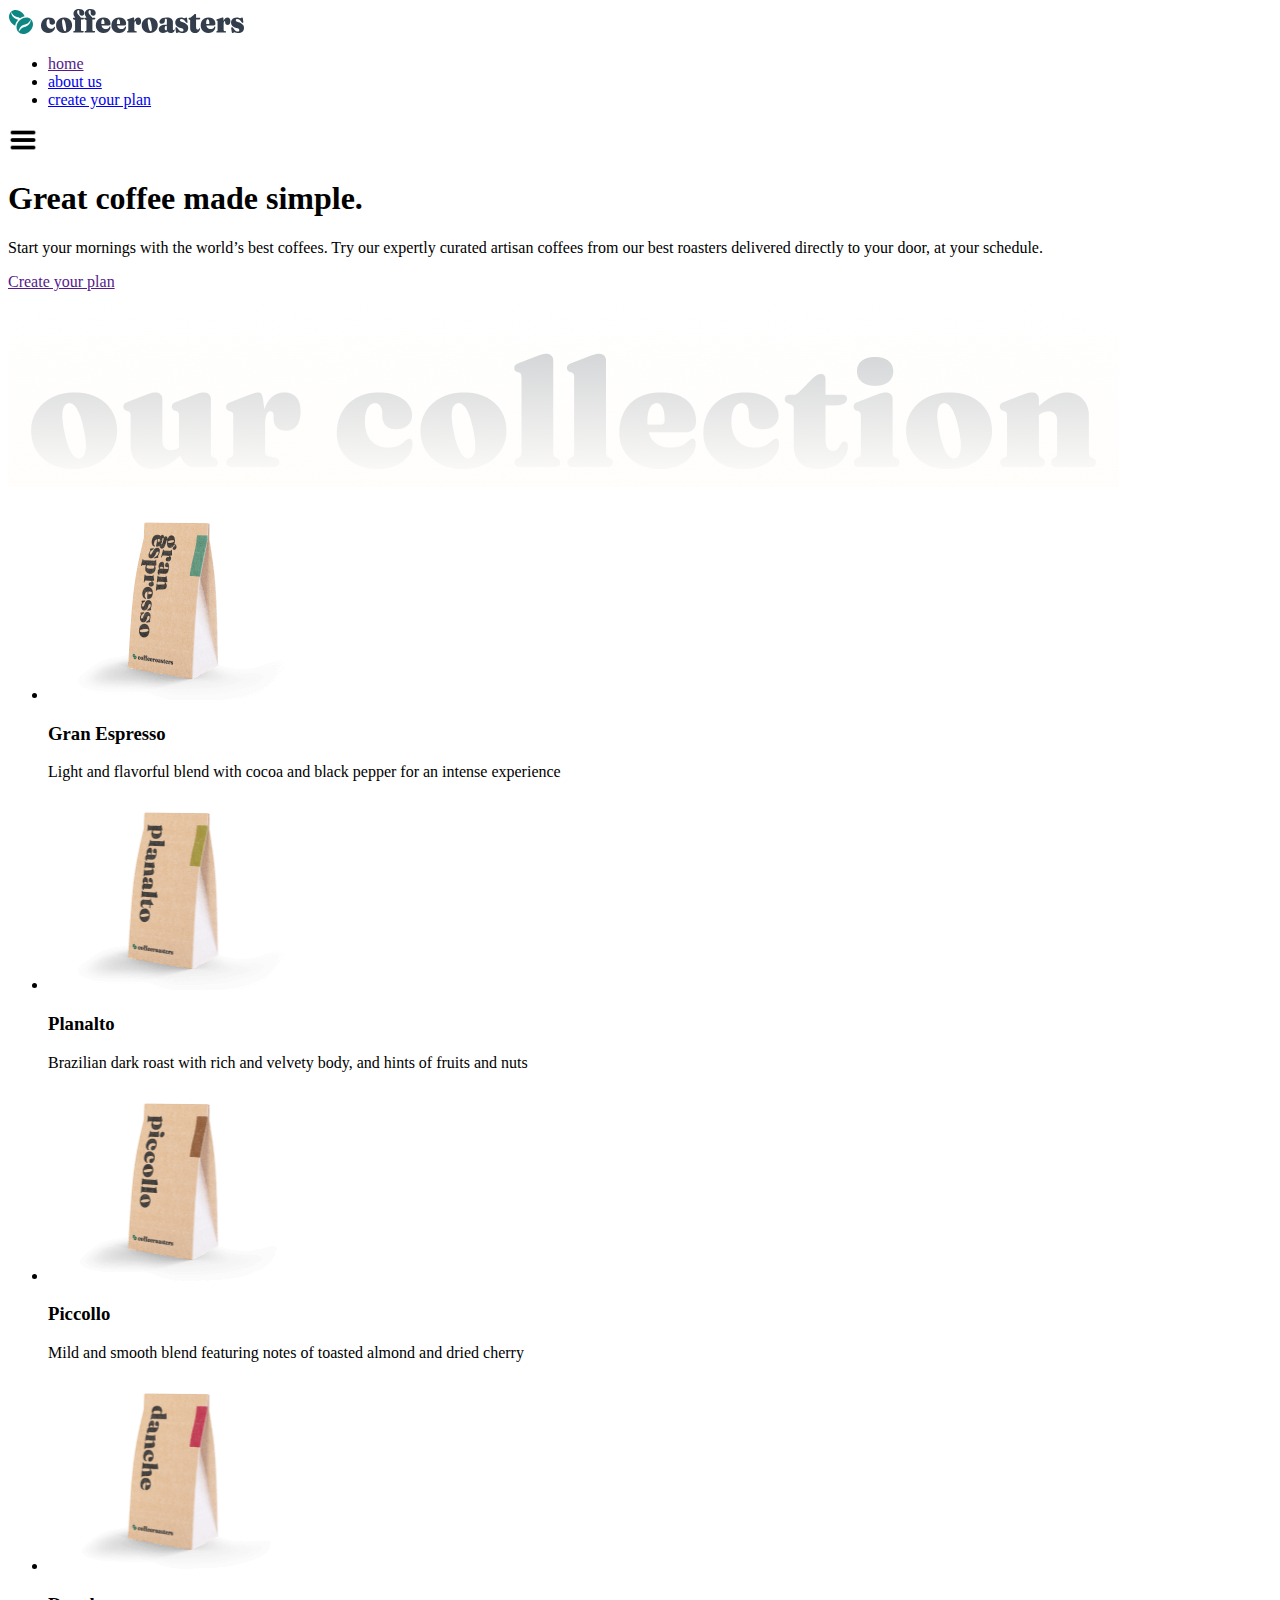
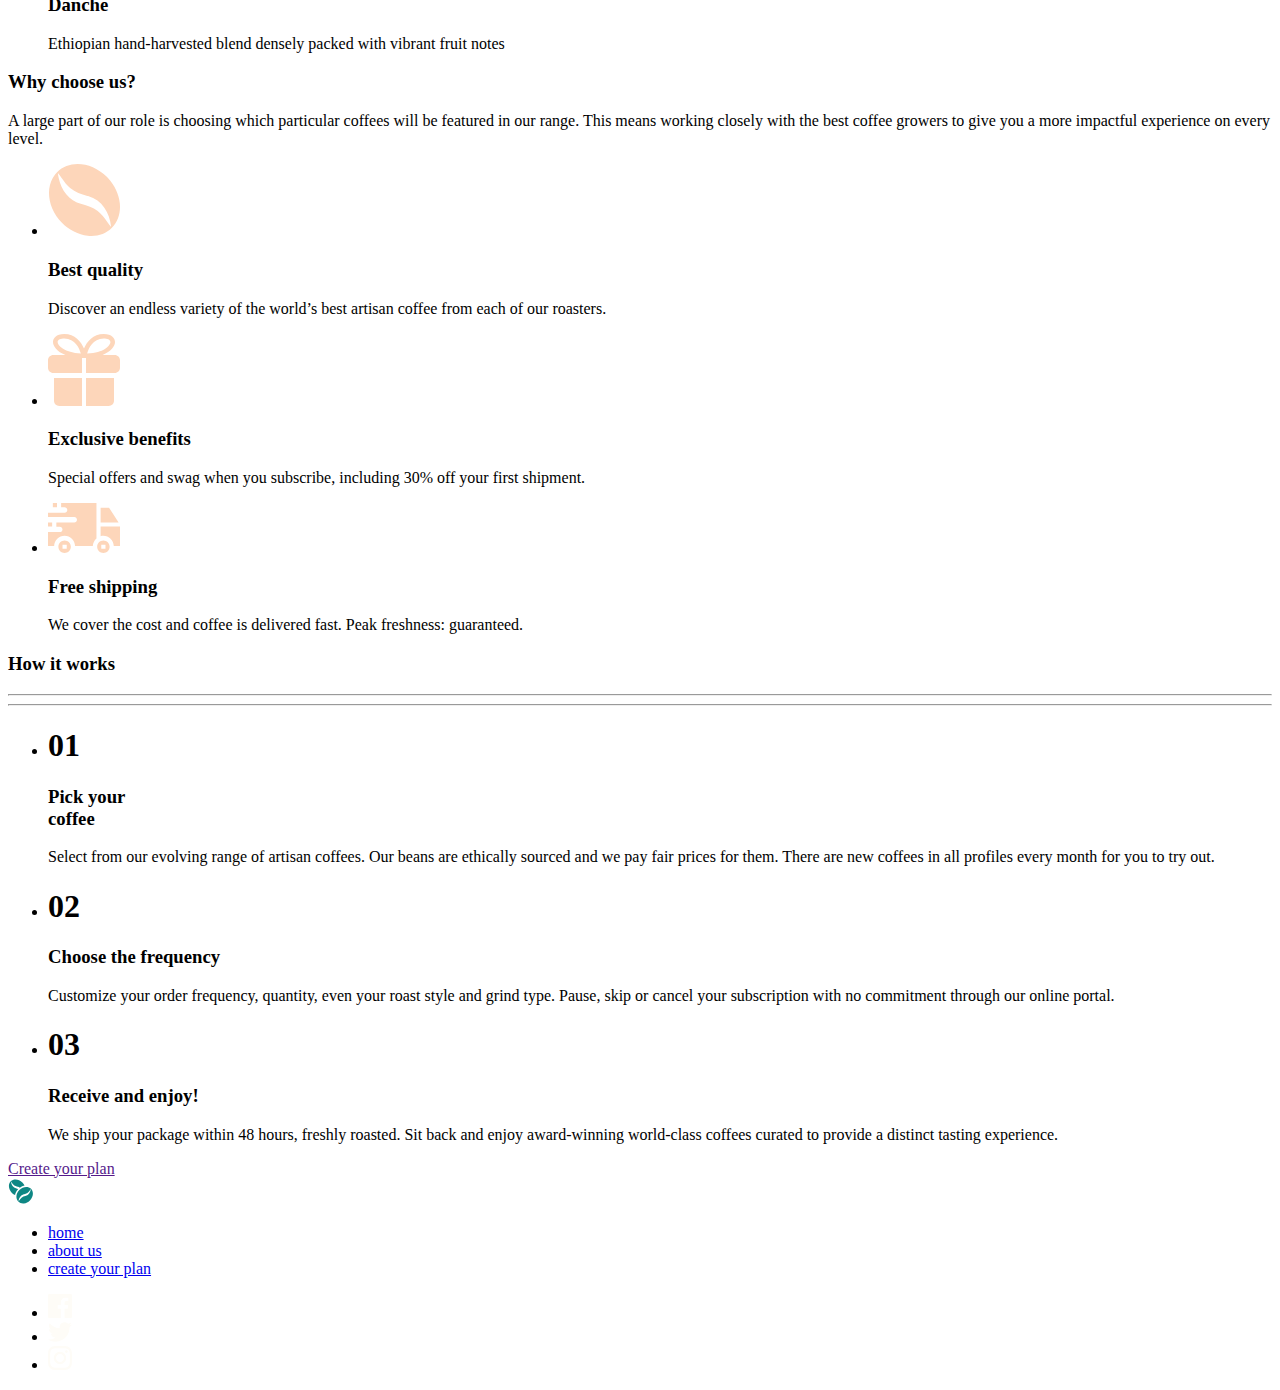
==== commit d087860b: "added" ====
--- a/index.html
+++ b/index.html
@@ -1,6 +1,7 @@
 <!DOCTYPE html>
 <html lang="en">
 	<head>
+		<meta http-equiv="X-UA-Compatible" content="IE=edge" />
 		<meta name="viewport" content="width=device-width, initial-scale=1" />
 		<title>Coffeeroasters</title>
 		<link rel="stylesheet" href="./css/normalize_minifity.css" />
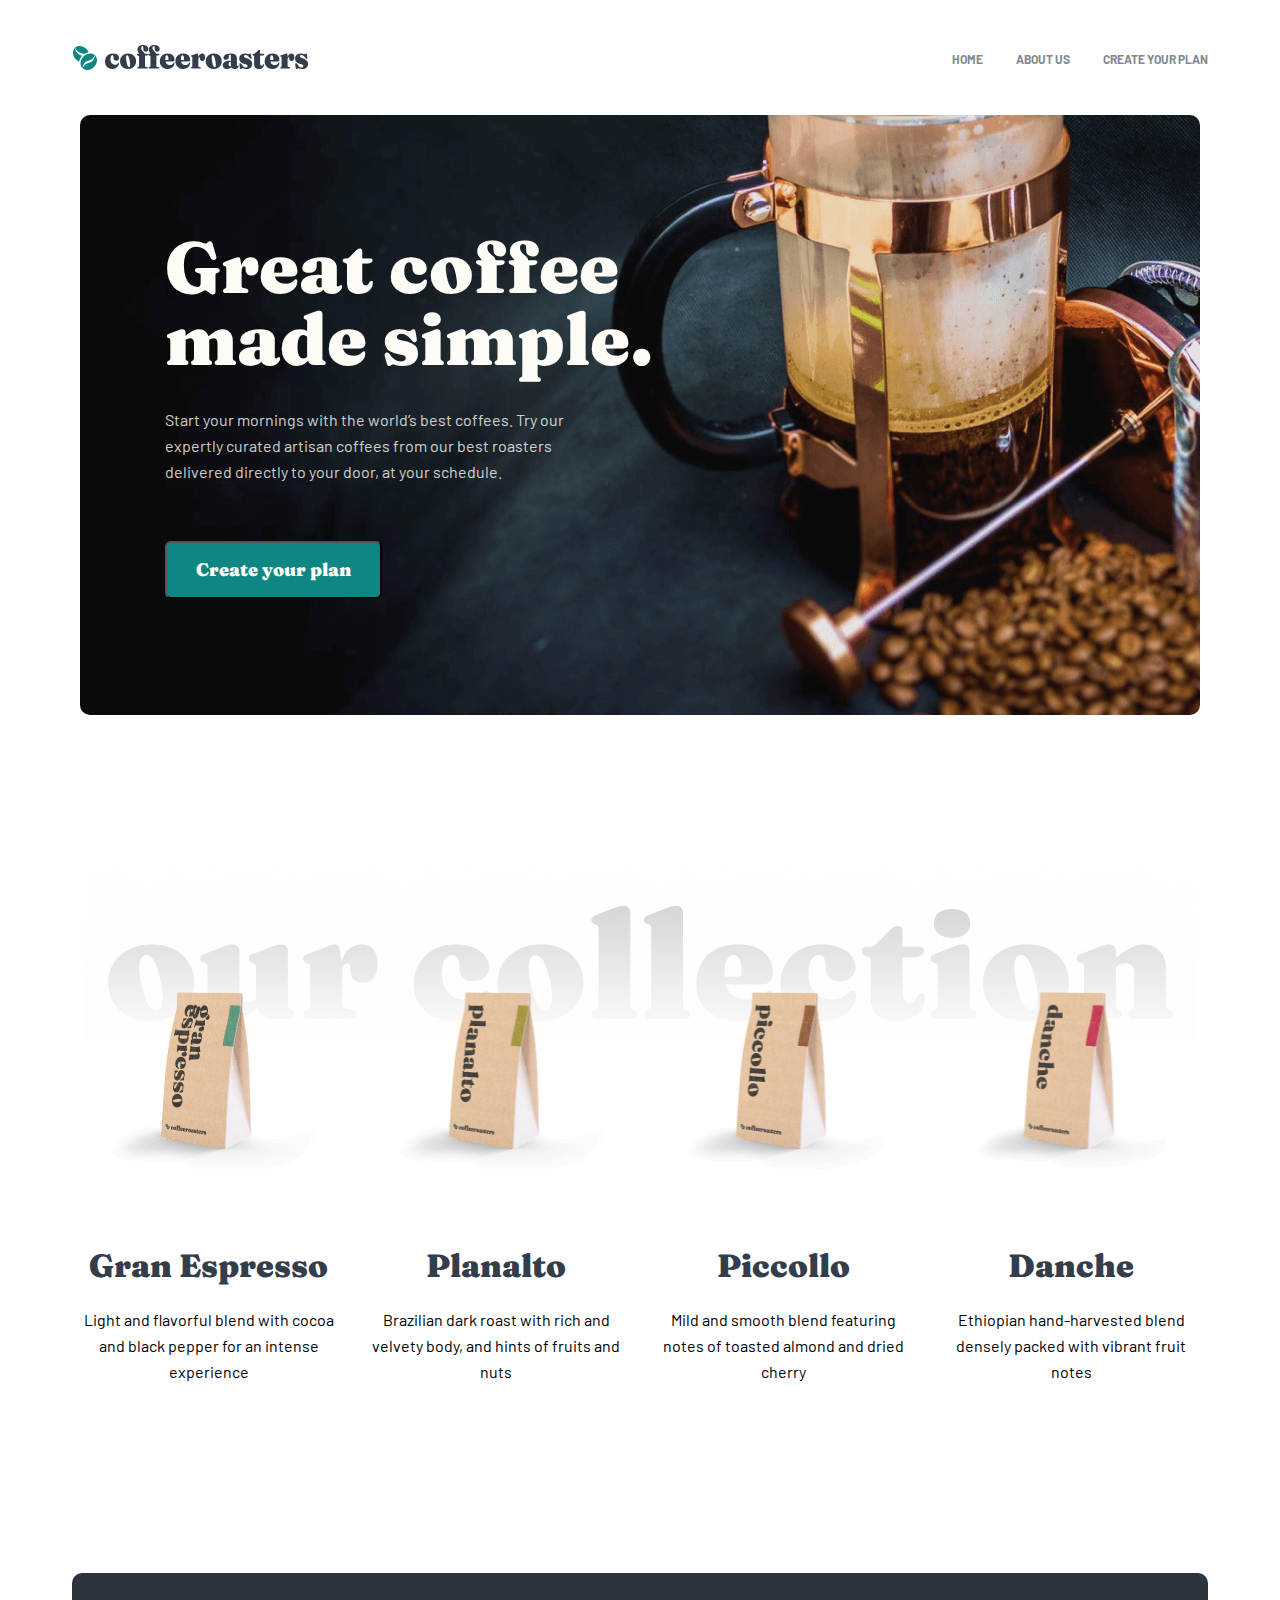
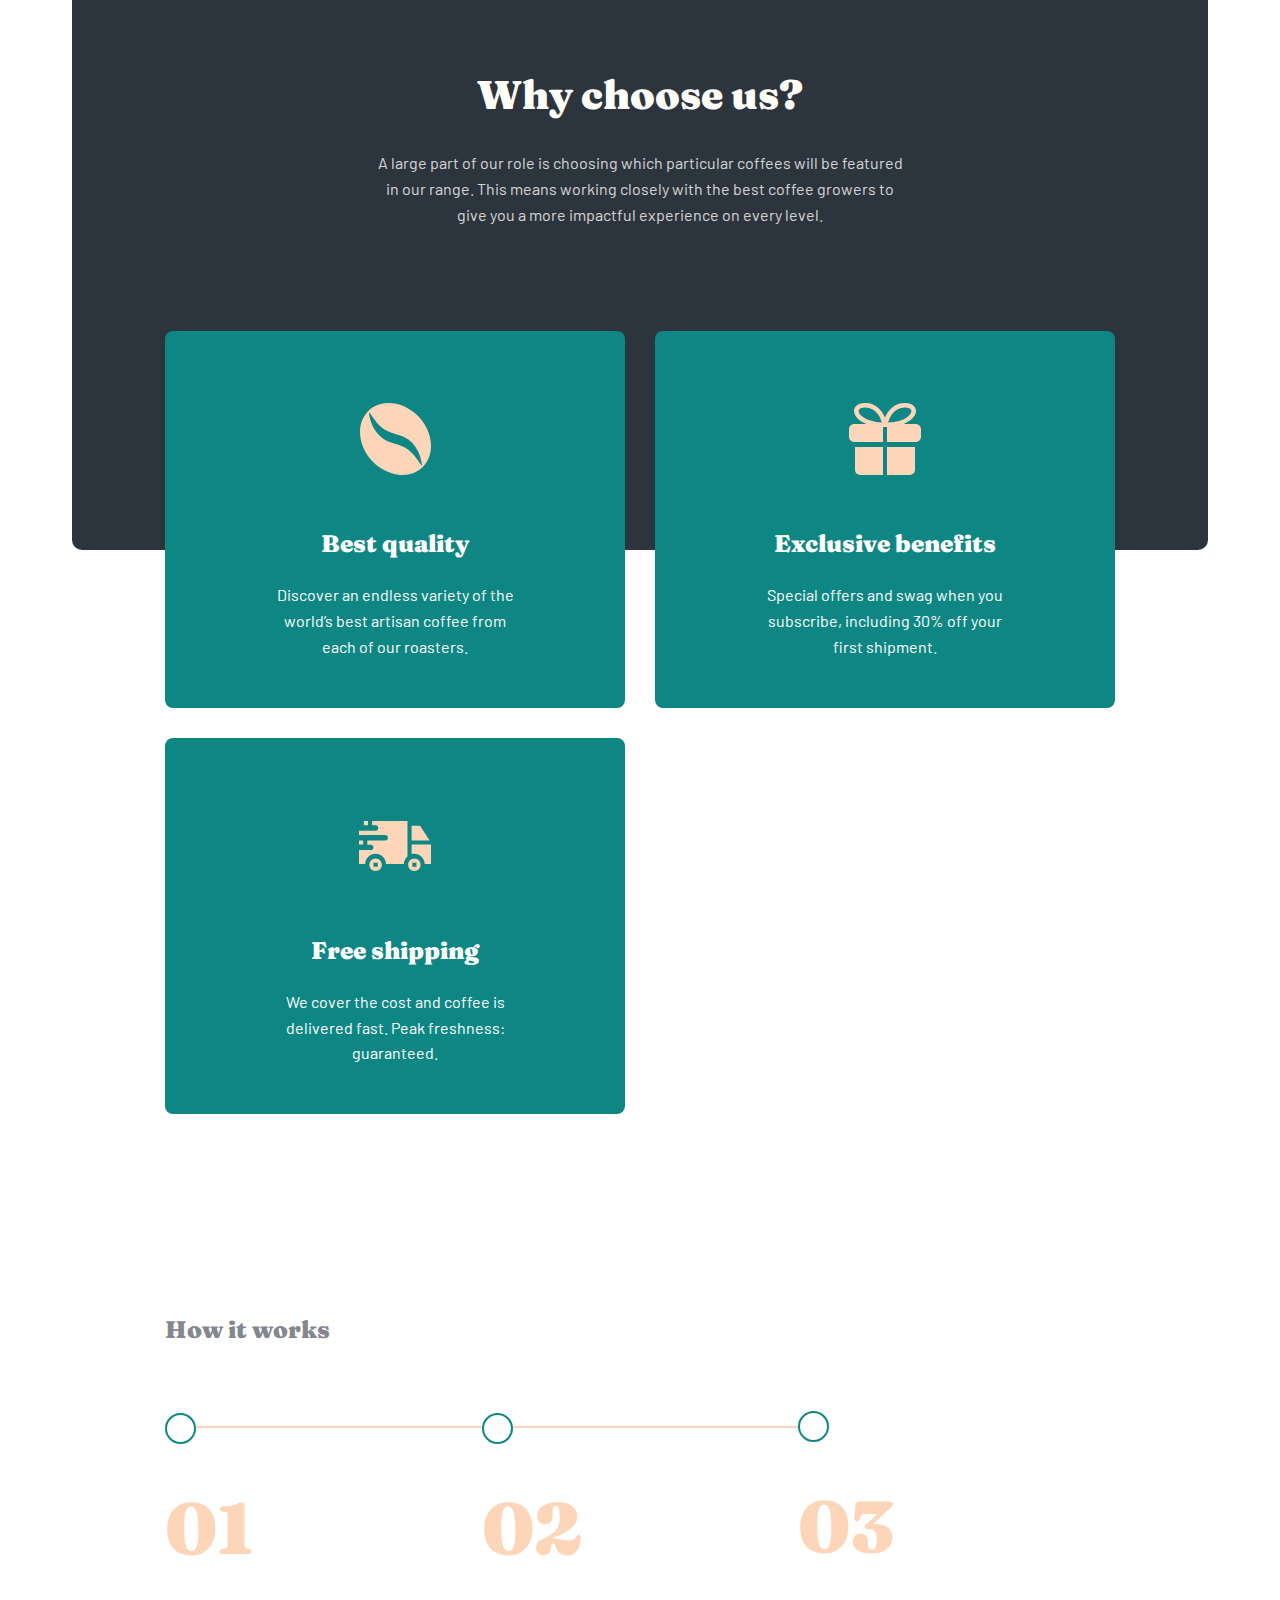
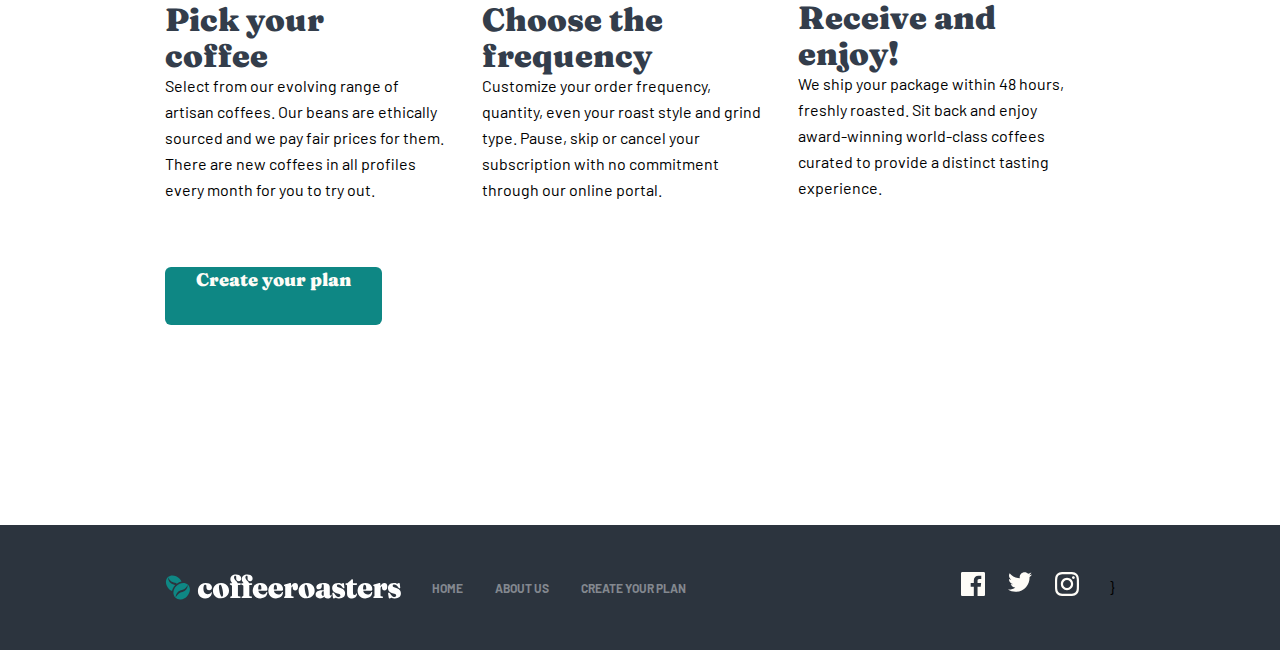
==== commit 2012a98c: "added" ====
--- a/index.html
+++ b/index.html
@@ -15,9 +15,8 @@
 				<img
 					class="main_logo"
 					src="./images/svg/main_logo.svg"
-					alt="logo"
-				/>
-				<nav class="header_nav">
+					alt="logo" />
+				<nav class="nav">
 					<ul class="nav__list">
 						<li class="nav__item">
 							<a class="nav__link" href="">home</a>
@@ -39,8 +38,7 @@
 					src="./images/png/burger-bar.png"
 					alt=""
 					width="30"
-					height="30"
-				/>
+					height="30" />
 			</div>
 		</header>
 		<!-- MAIN -->
@@ -58,7 +56,7 @@
 							best roasters delivered directly to your door, at
 							your schedule.
 						</p>
-						<a class="hero_btn btn" href=""> Create your plan</a>
+						<button class="hero_btn btn">Create your plan</button>
 					</div>
 				</div>
 			</section>
@@ -70,8 +68,7 @@
 						<img
 							class="product__title"
 							src="./images/png/our collection.png"
-							alt=""
-						/>
+							alt="" />
 					</div>
 
 					<ul class="product__list">
@@ -85,8 +82,7 @@
 								srcset="
 									./images/png/gran.png    1x,
 									./images/png/gran@2x.png 2x
-								"
-							/>
+								" />
 							<div class="item_block">
 								<h3 class="product__item-title">
 									Gran Espresso
@@ -107,8 +103,7 @@
 								srcset="
 									./images/png/planaltino.png    1x,
 									./images/png/planaltino@2x.png 2x
-								"
-							/>
+								" />
 							<div class="item_block">
 								<h3 class="product__item-title">Planalto</h3>
 								<p class="product__item-subtitle">
@@ -127,8 +122,7 @@
 								srcset="
 									./images/png/piccolo.png    1x,
 									./images/png/piccolo@2x.png 2x
-								"
-							/>
+								" />
 							<div class="item_block">
 								<h3 class="product__item-title">Piccollo</h3>
 								<p class="product__item-subtitle">
@@ -147,8 +141,7 @@
 								srcset="
 									./images/png/danche.png    1x,
 									./images/png/danche@2x.png 2x
-								"
-							/>
+								" />
 							<div class="item_block">
 								<h3 class="product__item-title">Danche</h3>
 								<p class="product__item-subtitle">
@@ -164,15 +157,17 @@
 			<section class="cards">
 				<div class="container cards__container">
 					<div class="cards__block">
-						<div class="cards__info">
-							<h3 class="cards__title">Why choose us?</h3>
-							<p class="cards__subtitle subtitle">
-								A large part of our role is choosing which
-								particular coffees will be featured in our
-								range. This means working closely with the best
-								coffee growers to give you a more impactful
-								experience on every level.
-							</p>
+						<div class="cards__wrapper">
+							<div class="cards__info">
+								<h3 class="cards__title">Why choose us?</h3>
+								<p class="cards__subtitle subtitle">
+									A large part of our role is choosing which
+									particular coffees will be featured in our
+									range. This means working closely with the
+									best coffee growers to give you a more
+									impactful experience on every level.
+								</p>
+							</div>
 						</div>
 					</div>
 					<ul class="cards__list">
@@ -180,8 +175,7 @@
 							<img
 								class="cards__item-img"
 								src="./images/svg/coffee-bean.svg"
-								alt="icon"
-							/>
+								alt="icon" />
 							<div class="cards__item-info">
 								<h3 class="cards__item-title">Best quality</h3>
 								<p class="cards__item-subtitle">
@@ -195,8 +189,7 @@
 							<img
 								class="cards__item-img"
 								src="./images/svg/prize.svg"
-								alt="icon"
-							/>
+								alt="icon" />
 							<div class="cards__item-info">
 								<h3 class="cards__item-title">
 									Exclusive benefits
@@ -211,8 +204,7 @@
 							<img
 								class="cards__item-img shipping"
 								src="./images/svg/shipping.svg"
-								alt="icon"
-							/>
+								alt="icon" />
 							<div class="cards__item-info">
 								<h3 class="cards__item-title">Free shipping</h3>
 								<p class="cards__item-subtitle">
@@ -228,15 +220,14 @@
 			<section class="works">
 				<div class="container works__container">
 					<h3 class="works__title">How it works</h3>
-					<div class="icons">
+					<!-- <div class="icons">
 						<div class="circle"></div>
-						<hr class="icons__line" />
 						<div class="circle"></div>
-						<hr class="icons__line" />
 						<div class="circle"></div>
-					</div>
+					</div> -->
 					<ul class="works__list">
 						<li class="works__item">
+							<div class="circle"></div>
 							<h1 class="works__item-number">01</h1>
 							<h3 class="works__item-title">
 								Pick your
@@ -251,6 +242,7 @@
 							</p>
 						</li>
 						<li class="works__item">
+							<div class="circle"></div>
 							<h1 class="works__item-number">02</h1>
 							<h3 class="works__item-title">
 								Choose the frequency
@@ -263,6 +255,7 @@
 							</p>
 						</li>
 						<li class="works__item">
+							<div class="circle"></div>
 							<h1 class="works__item-number">03</h1>
 							<h3 class="works__item-title">
 								Receive and enjoy!
@@ -285,8 +278,7 @@
 				<img
 					class="footer__logo"
 					src="./images/svg/main_white_logo.svg"
-					alt="logo"
-				/>
+					alt="logo" />
 
 				<ul class="footer__list">
 					<li class="footer__item">
@@ -311,12 +303,10 @@
 								height="24"
 								viewBox="0 0 24 24"
 								fill="none"
-								xmlns="http://www.w3.org/2000/svg"
-							>
+								xmlns="http://www.w3.org/2000/svg">
 								<path
 									d="M22.675 0H1.325C0.593 0 0 0.593 0 1.325V22.676C0 23.407 0.593 24 1.325 24H12.82V14.706H9.692V11.084H12.82V8.413C12.82 5.313 14.713 3.625 17.479 3.625C18.804 3.625 19.942 3.724 20.274 3.768V7.008L18.356 7.009C16.852 7.009 16.561 7.724 16.561 8.772V11.085H20.148L19.681 14.707H16.561V24H22.677C23.407 24 24 23.407 24 22.675V1.325C24 0.593 23.407 0 22.675 0Z"
-									fill="#FEFCF7"
-								/>
+									fill="#FEFCF7" />
 							</svg>
 						</a>
 					</li>
@@ -327,12 +317,10 @@
 								height="20"
 								viewBox="0 0 24 20"
 								fill="none"
-								xmlns="http://www.w3.org/2000/svg"
-							>
+								xmlns="http://www.w3.org/2000/svg">
 								<path
 									d="M24 2.55705C23.117 2.94905 22.168 3.21305 21.172 3.33205C22.189 2.72305 22.97 1.75805 23.337 0.608047C22.386 1.17205 21.332 1.58205 20.21 1.80305C19.313 0.846047 18.032 0.248047 16.616 0.248047C13.437 0.248047 11.101 3.21405 11.819 6.29305C7.728 6.08805 4.1 4.12805 1.671 1.14905C0.381 3.36205 1.002 6.25705 3.194 7.72305C2.388 7.69705 1.628 7.47605 0.965 7.10705C0.911 9.38805 2.546 11.522 4.914 11.997C4.221 12.185 3.462 12.229 2.69 12.081C3.316 14.037 5.134 15.46 7.29 15.5C5.22 17.123 2.612 17.848 0 17.54C2.179 18.937 4.768 19.752 7.548 19.752C16.69 19.752 21.855 12.031 21.543 5.10605C22.505 4.41105 23.34 3.54405 24 2.55705Z"
-									fill="#FEFCF7"
-								/>
+									fill="#FEFCF7" />
 							</svg>
 						</a>
 					</li>
@@ -343,18 +331,17 @@
 								height="24"
 								viewBox="0 0 24 24"
 								fill="none"
-								xmlns="http://www.w3.org/2000/svg"
-							>
+								xmlns="http://www.w3.org/2000/svg">
 								<path
 									fill-rule="evenodd"
 									clip-rule="evenodd"
 									d="M12 0C8.741 0 8.333 0.014 7.053 0.072C2.695 0.272 0.273 2.69 0.073 7.052C0.014 8.333 0 8.741 0 12C0 15.259 0.014 15.668 0.072 16.948C0.272 21.306 2.69 23.728 7.052 23.928C8.333 23.986 8.741 24 12 24C15.259 24 15.668 23.986 16.948 23.928C21.302 23.728 23.73 21.31 23.927 16.948C23.986 15.668 24 15.259 24 12C24 8.741 23.986 8.333 23.928 7.053C23.732 2.699 21.311 0.273 16.949 0.073C15.668 0.014 15.259 0 12 0ZM12 2.163C15.204 2.163 15.584 2.175 16.85 2.233C20.102 2.381 21.621 3.924 21.769 7.152C21.827 8.417 21.838 8.797 21.838 12.001C21.838 15.206 21.826 15.585 21.769 16.85C21.62 20.075 20.105 21.621 16.85 21.769C15.584 21.827 15.206 21.839 12 21.839C8.796 21.839 8.416 21.827 7.151 21.769C3.891 21.62 2.38 20.07 2.232 16.849C2.174 15.584 2.162 15.205 2.162 12C2.162 8.796 2.175 8.417 2.232 7.151C2.381 3.924 3.896 2.38 7.151 2.232C8.417 2.175 8.796 2.163 12 2.163ZM5.838 12C5.838 8.597 8.597 5.838 12 5.838C15.403 5.838 18.162 8.597 18.162 12C18.162 15.404 15.403 18.163 12 18.163C8.597 18.163 5.838 15.403 5.838 12ZM12 16C9.791 16 8 14.21 8 12C8 9.791 9.791 8 12 8C14.209 8 16 9.791 16 12C16 14.21 14.209 16 12 16ZM16.965 5.595C16.965 4.8 17.61 4.155 18.406 4.155C19.201 4.155 19.845 4.8 19.845 5.595C19.845 6.39 19.201 7.035 18.406 7.035C17.61 7.035 16.965 6.39 16.965 5.595Z"
-									fill="#FEFCF7"
-								/>
+									fill="#FEFCF7" />
 							</svg>
 						</a>
 					</li>
 				</ul>
+				}
 			</div>
 		</footer>
 	</body>
--- a/css/main.css
+++ b/css/main.css
@@ -0,0 +1 @@
+*,*::after,*::before{box-sizing:border-box;margin:0;padding:0}html{font-size:62.5%;height:100%}body{font-size:1.6rem;height:100%;display:flex;flex-direction:column}.container{width:100%;max-width:1440px;padding:0 8rem;margin:0 auto}@media screen and (max-width: 768px){.container{padding:0 4rem}}.main{flex-grow:1}ul,ol{list-style:none}a{text-decoration:none;color:inherit}.block{padding:11.6rem 8.5rem;border-radius:1rem;background-repeat:no-repeat;background-position:center;background-size:cover}@media screen and (max-width: 768px){.block{padding:10.3rem 5.8rem}}@media screen and (max-width: 550px){.block{padding:10.3rem 2.3rem}}@media screen and (max-width: 450px){.block{text-align:center}}body{font-size:1.6rem;line-height:1.62;font-family:"Barlow","Arial",sans-sherif;font-weight:400}h1,h2,h3,h4{font-family:"Fraunces","Arial",sans-sherif;color:#333d4b;font-weight:900}h1{margin:0;padding:0;font-size:7.2rem;line-height:1;color:#fefcf7}@media screen and (max-width: 768px){h1{font-size:4.8rem}}@media screen and (max-width: 550px){h1{font-size:4rem}}h2{font-size:4rem;line-height:1.2}h3{font-size:3.2rem;line-height:1.12}h4{font-size:2.4rem;line-height:1.33}@media screen and (max-width: 550px){.nav{display:none}}.nav__list{display:flex;column-gap:3.3rem}.nav__link{font-size:1.2rem;line-height:1.25;letter-spacing:.92;color:#83888f;text-transform:uppercase;font-weight:700}.nav__link:hover{color:#333d4b}.header .container{padding:4.4rem 5.6%;display:flex;align-items:center;justify-content:space-between}.hero{margin-bottom:26.2rem}.hero .container{display:flex;justify-content:center}.hero__block{background-image:url("../images/png/hero.png");width:100%}.hero__title{margin-bottom:3.2rem;width:49.3rem}@media screen and (max-width: 768px){.hero__title{width:32.9rem}}@media screen and (max-width: 450px){.hero__title{width:74vw}}@media screen and (max-width: 375px){.hero__title{width:76vw}}.hero__subtitle{margin-bottom:5.6rem;width:44.5rem;color:#fefcf7;opacity:.8}@media screen and (max-width: 768px){.hero__subtitle{width:39.8rem}}@media screen and (max-width: 650px){.hero__subtitle{width:39.8rem}}@media screen and (max-width: 550px){.hero__subtitle{width:70vw}}@media screen and (max-width: 450px){.hero__subtitle{width:95%}}.product .container{position:relative}.product .img_bg{position:absolute;width:100%;text-align:center;left:0;z-index:-1;top:-134px}@media screen and (max-width: 1200px){.product .img_bg img{width:88vw}}@media screen and (max-width: 450px){.product .img_bg img{width:80vw}}.product__list{display:grid;grid-template-columns:repeat(auto-fit, minmax(23rem, 1fr));column-gap:3rem;row-gap:4.7rem;margin-bottom:18.8rem}@media screen and (max-width: 768px){.product__list{display:flex;flex-direction:column;align-items:center;margin-bottom:13rem}}.product__item{text-align:center}@media screen and (max-width: 768px){.product__item{text-align:left;display:flex;row-gap:3.5rem;align-items:center;justify-content:center}}@media screen and (max-width: 550px){.product__item{text-align:center;flex-direction:column;justify-content:center;align-items:center}}.product__item-img{margin-bottom:7.1rem}.product__item-title{margin-bottom:2.4rem}@media screen and (max-width: 550px){.product__item-subtitle{width:60vw}}@media screen and (max-width: 450px){.product__item-subtitle{width:80vw}}.cards .container{padding:35.8rem 16.5rem 0;position:relative;margin-bottom:20rem}.cards__block{position:absolute;width:100%;top:0;left:0;text-align:center;z-index:-1}.cards__wrapper{width:88.8%;margin:auto;height:57.7rem;top:.6%;left:8rem;border-radius:10px;background-color:#2c343e;padding:10rem 0;text-align:center;display:flex;flex-direction:column;align-items:center}.cards__info{width:54rem}.cards__title{font-size:4rem;margin-bottom:3.2rem;color:#fefcf7}.cards__subtitle{color:#fefcf7;opacity:.8}.cards__list{display:grid;grid-template-columns:repeat(auto-fit, minmax(33rem, 1fr));align-items:center;justify-content:center;gap:3rem}.cards__item{display:flex;flex-direction:column;align-items:center;justify-content:center;padding:7.2rem 0 4.8rem;background-color:#0e8784;border-radius:8px}.cards__item-img{margin-bottom:5.6rem}.cards__item-title{margin-bottom:2.4rem;font-size:2.4rem;color:#fff;text-align:center}.cards__item-subtitle{width:25.5rem;color:#fff;text-align:center}.shipping{margin-bottom:6.7rem;padding-top:1.1rem}.works .container{padding:0 16.5rem;margin-bottom:20rem}.works__title{margin-bottom:8rem;font-size:2.4rem;line-height:1.33;color:#83888f}.works__list{display:grid;grid-template-columns:repeat(auto-fit, minmax(22.3rem, 1fr));justify-content:space-between;margin-bottom:6.4rem}.works__item-number{color:#fdd6ba;margin-bottom:3.8rem}.works__item{display:flex;flex-direction:column}.works__item:not(:nth-child(3)){border-top:2px solid #fdd6ba}.works__item-title{width:25.5rem}@media screen and (max-width: 1200px){.works__item-title{width:22.3rem}}.works__item-subtitle{width:28.5rem}@media screen and (max-width: 1200px){.works__item-subtitle{width:22.3rem}}.circle{margin-top:-1.55rem;width:3.1rem;height:3.1rem;border:2px solid #0e8784;background-color:#fff;border-radius:50%;margin-bottom:4.8rem}.footer .container{padding:4.7rem 16.5rem;display:flex;justify-content:space-between;background-color:#2c343e;align-items:center}@media screen and (max-width: 768px){.footer .container{padding:4.7rem 4rem}}.footer__list{display:flex;gap:3.2rem;padding-right:24.4rem}.footer__link{font-size:1.2rem;line-height:1.25;letter-spacing:.92;color:#83888f;text-transform:uppercase;font-weight:700}.footer__link:hover{color:#fefcf7}.footer__icon-list{display:flex;justify-content:space-between;gap:2.3rem}.header-btn{display:none}@media screen and (max-width: 550px){.header-btn{display:inline-block}}.btn{width:21.7rem;height:5.8rem;font-family:"Fraunces","Arial",sans-sherif;font-weight:900;font-size:1.8rem;line-height:1.39;background-color:#0e8784;display:inline-block;color:#fefcf7;border-radius:6px;text-align:center}.btn:hover{cursor:pointer;background-color:#66d2cf}/*# sourceMappingURL=main.css.map */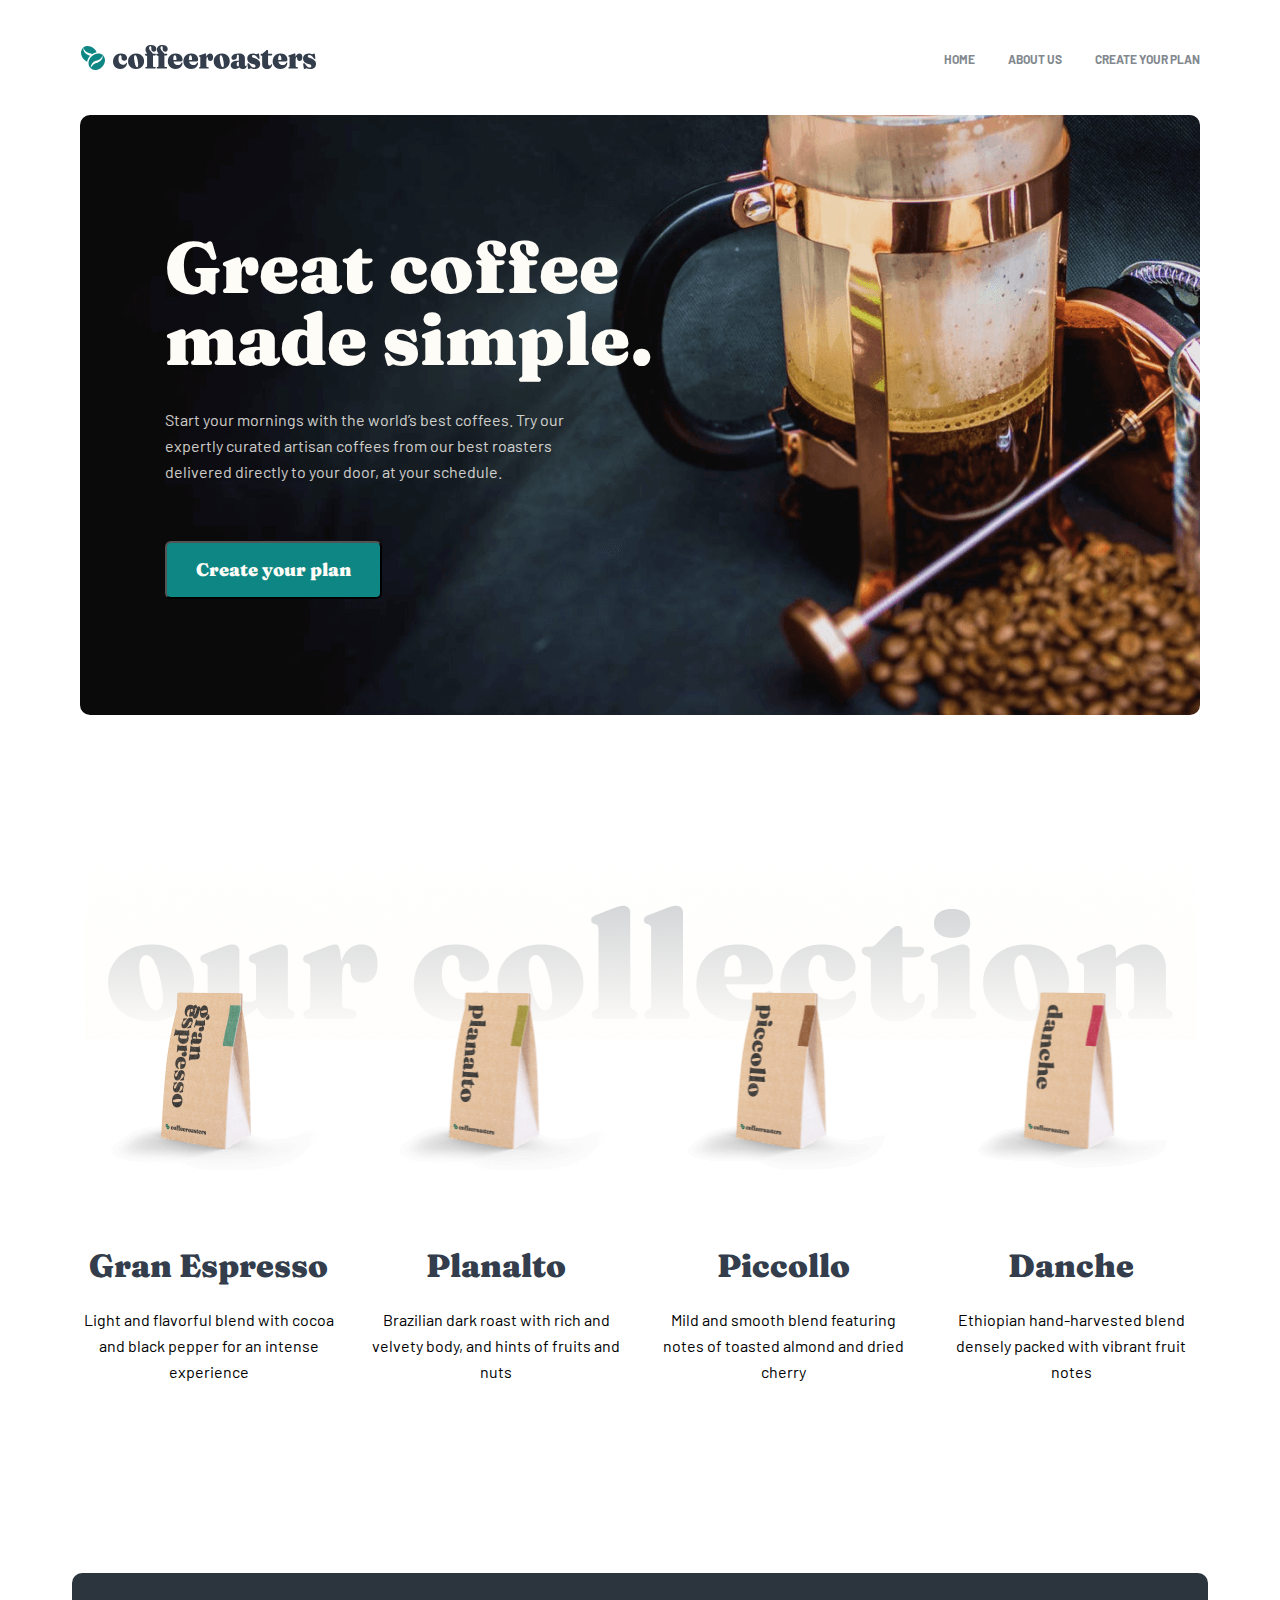
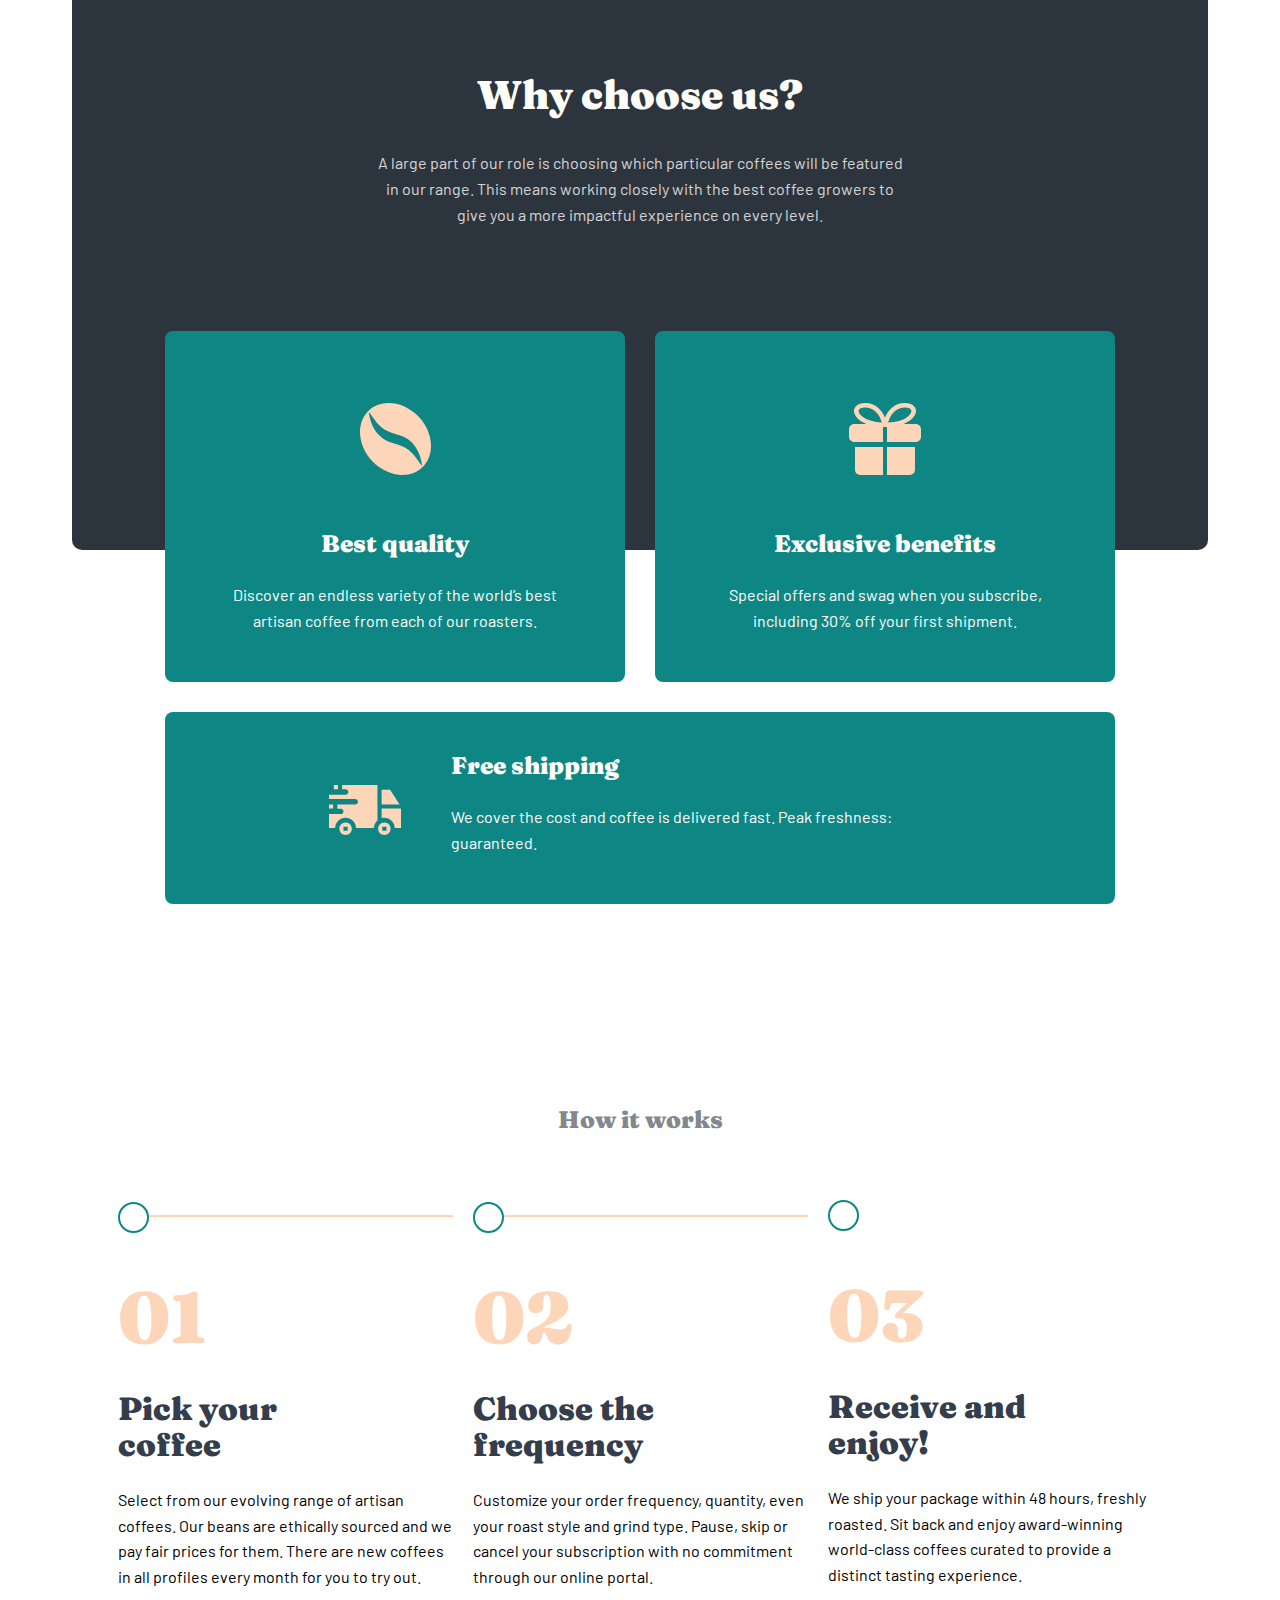
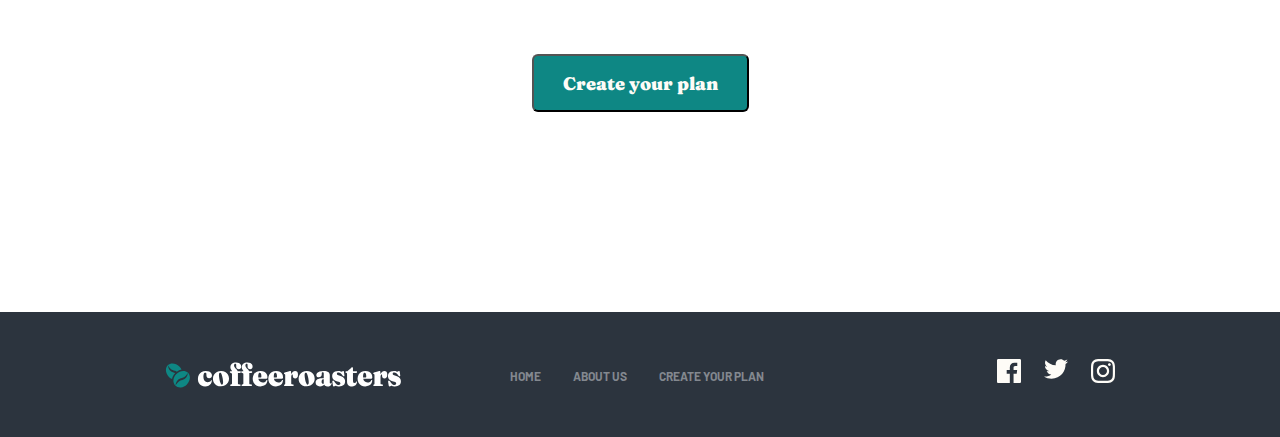
==== commit 5434ab82: "added" ====
--- a/index.html
+++ b/index.html
@@ -200,7 +200,7 @@
 								</p>
 							</div>
 						</li>
-						<li class="cards__item">
+						<li class="cards__item area">
 							<img
 								class="cards__item-img shipping"
 								src="./images/svg/shipping.svg"
@@ -229,11 +229,7 @@
 						<li class="works__item">
 							<div class="circle"></div>
 							<h1 class="works__item-number">01</h1>
-							<h3 class="works__item-title">
-								Pick your
-								<br />
-								coffee
-							</h3>
+							<h3 class="works__item-title">Pick your coffee</h3>
 							<p class="works__item-subtitle">
 								Select from our evolving range of artisan
 								coffees. Our beans are ethically sourced and we
@@ -268,80 +264,83 @@
 							</p>
 						</li>
 					</ul>
-					<a class="worsk__btn btn" href=""> Create your plan </a>
+					<button class="worsk__btn btn">Create your plan</button>
 				</div>
 			</section>
 		</main>
 		<!-- FOOTER -->
 		<footer class="footer">
 			<div class="container footer__container">
-				<img
-					class="footer__logo"
-					src="./images/svg/main_white_logo.svg"
-					alt="logo" />
+				<div class="footer__block">
+					<img
+						class="footer__logo"
+						src="./images/svg/main_white_logo.svg"
+						alt="logo" />
 
-				<ul class="footer__list">
-					<li class="footer__item">
-						<a class="footer__link" href="./index.html">home</a>
-					</li>
-					<li class="footer__item">
-						<a class="footer__link" href="./pages/about.html"
-							>about us</a
-						>
-					</li>
-					<li class="footer__item">
-						<a class="footer__link" href="./pages/create_plan.html"
-							>create your plan</a
-						>
-					</li>
-				</ul>
-				<ul class="footer__icon-list">
-					<li class="footer__icon-item">
-						<a class="footer__icon" href="">
-							<svg
-								width="24"
-								height="24"
-								viewBox="0 0 24 24"
-								fill="none"
-								xmlns="http://www.w3.org/2000/svg">
-								<path
-									d="M22.675 0H1.325C0.593 0 0 0.593 0 1.325V22.676C0 23.407 0.593 24 1.325 24H12.82V14.706H9.692V11.084H12.82V8.413C12.82 5.313 14.713 3.625 17.479 3.625C18.804 3.625 19.942 3.724 20.274 3.768V7.008L18.356 7.009C16.852 7.009 16.561 7.724 16.561 8.772V11.085H20.148L19.681 14.707H16.561V24H22.677C23.407 24 24 23.407 24 22.675V1.325C24 0.593 23.407 0 22.675 0Z"
-									fill="#FEFCF7" />
-							</svg>
-						</a>
-					</li>
-					<li class="footer__icon-item">
-						<a class="footer__icon" href="">
-							<svg
-								width="24"
-								height="20"
-								viewBox="0 0 24 20"
-								fill="none"
-								xmlns="http://www.w3.org/2000/svg">
-								<path
-									d="M24 2.55705C23.117 2.94905 22.168 3.21305 21.172 3.33205C22.189 2.72305 22.97 1.75805 23.337 0.608047C22.386 1.17205 21.332 1.58205 20.21 1.80305C19.313 0.846047 18.032 0.248047 16.616 0.248047C13.437 0.248047 11.101 3.21405 11.819 6.29305C7.728 6.08805 4.1 4.12805 1.671 1.14905C0.381 3.36205 1.002 6.25705 3.194 7.72305C2.388 7.69705 1.628 7.47605 0.965 7.10705C0.911 9.38805 2.546 11.522 4.914 11.997C4.221 12.185 3.462 12.229 2.69 12.081C3.316 14.037 5.134 15.46 7.29 15.5C5.22 17.123 2.612 17.848 0 17.54C2.179 18.937 4.768 19.752 7.548 19.752C16.69 19.752 21.855 12.031 21.543 5.10605C22.505 4.41105 23.34 3.54405 24 2.55705Z"
-									fill="#FEFCF7" />
-							</svg>
-						</a>
-					</li>
-					<li class="footer__icon-item">
-						<a class="footer__icon" href="">
-							<svg
-								width="24"
-								height="24"
-								viewBox="0 0 24 24"
-								fill="none"
-								xmlns="http://www.w3.org/2000/svg">
-								<path
-									fill-rule="evenodd"
-									clip-rule="evenodd"
-									d="M12 0C8.741 0 8.333 0.014 7.053 0.072C2.695 0.272 0.273 2.69 0.073 7.052C0.014 8.333 0 8.741 0 12C0 15.259 0.014 15.668 0.072 16.948C0.272 21.306 2.69 23.728 7.052 23.928C8.333 23.986 8.741 24 12 24C15.259 24 15.668 23.986 16.948 23.928C21.302 23.728 23.73 21.31 23.927 16.948C23.986 15.668 24 15.259 24 12C24 8.741 23.986 8.333 23.928 7.053C23.732 2.699 21.311 0.273 16.949 0.073C15.668 0.014 15.259 0 12 0ZM12 2.163C15.204 2.163 15.584 2.175 16.85 2.233C20.102 2.381 21.621 3.924 21.769 7.152C21.827 8.417 21.838 8.797 21.838 12.001C21.838 15.206 21.826 15.585 21.769 16.85C21.62 20.075 20.105 21.621 16.85 21.769C15.584 21.827 15.206 21.839 12 21.839C8.796 21.839 8.416 21.827 7.151 21.769C3.891 21.62 2.38 20.07 2.232 16.849C2.174 15.584 2.162 15.205 2.162 12C2.162 8.796 2.175 8.417 2.232 7.151C2.381 3.924 3.896 2.38 7.151 2.232C8.417 2.175 8.796 2.163 12 2.163ZM5.838 12C5.838 8.597 8.597 5.838 12 5.838C15.403 5.838 18.162 8.597 18.162 12C18.162 15.404 15.403 18.163 12 18.163C8.597 18.163 5.838 15.403 5.838 12ZM12 16C9.791 16 8 14.21 8 12C8 9.791 9.791 8 12 8C14.209 8 16 9.791 16 12C16 14.21 14.209 16 12 16ZM16.965 5.595C16.965 4.8 17.61 4.155 18.406 4.155C19.201 4.155 19.845 4.8 19.845 5.595C19.845 6.39 19.201 7.035 18.406 7.035C17.61 7.035 16.965 6.39 16.965 5.595Z"
-									fill="#FEFCF7" />
-							</svg>
-						</a>
-					</li>
-				</ul>
-				}
+					<ul class="footer__list">
+						<li class="footer__item">
+							<a class="footer__link" href="./index.html">home</a>
+						</li>
+						<li class="footer__item">
+							<a class="footer__link" href="./pages/about.html"
+								>about us</a
+							>
+						</li>
+						<li class="footer__item">
+							<a
+								class="footer__link"
+								href="./pages/create_plan.html"
+								>create your plan</a
+							>
+						</li>
+					</ul>
+					<ul class="footer__icon-list">
+						<li class="footer__icon-item">
+							<a class="footer__icon" href="">
+								<svg
+									width="24"
+									height="24"
+									viewBox="0 0 24 24"
+									fill="none"
+									xmlns="http://www.w3.org/2000/svg">
+									<path
+										d="M22.675 0H1.325C0.593 0 0 0.593 0 1.325V22.676C0 23.407 0.593 24 1.325 24H12.82V14.706H9.692V11.084H12.82V8.413C12.82 5.313 14.713 3.625 17.479 3.625C18.804 3.625 19.942 3.724 20.274 3.768V7.008L18.356 7.009C16.852 7.009 16.561 7.724 16.561 8.772V11.085H20.148L19.681 14.707H16.561V24H22.677C23.407 24 24 23.407 24 22.675V1.325C24 0.593 23.407 0 22.675 0Z"
+										fill="#FEFCF7" />
+								</svg>
+							</a>
+						</li>
+						<li class="footer__icon-item">
+							<a class="footer__icon" href="">
+								<svg
+									width="24"
+									height="20"
+									viewBox="0 0 24 20"
+									fill="none"
+									xmlns="http://www.w3.org/2000/svg">
+									<path
+										d="M24 2.55705C23.117 2.94905 22.168 3.21305 21.172 3.33205C22.189 2.72305 22.97 1.75805 23.337 0.608047C22.386 1.17205 21.332 1.58205 20.21 1.80305C19.313 0.846047 18.032 0.248047 16.616 0.248047C13.437 0.248047 11.101 3.21405 11.819 6.29305C7.728 6.08805 4.1 4.12805 1.671 1.14905C0.381 3.36205 1.002 6.25705 3.194 7.72305C2.388 7.69705 1.628 7.47605 0.965 7.10705C0.911 9.38805 2.546 11.522 4.914 11.997C4.221 12.185 3.462 12.229 2.69 12.081C3.316 14.037 5.134 15.46 7.29 15.5C5.22 17.123 2.612 17.848 0 17.54C2.179 18.937 4.768 19.752 7.548 19.752C16.69 19.752 21.855 12.031 21.543 5.10605C22.505 4.41105 23.34 3.54405 24 2.55705Z"
+										fill="#FEFCF7" />
+								</svg>
+							</a>
+						</li>
+						<li class="footer__icon-item">
+							<a class="footer__icon" href="">
+								<svg
+									width="24"
+									height="24"
+									viewBox="0 0 24 24"
+									fill="none"
+									xmlns="http://www.w3.org/2000/svg">
+									<path
+										fill-rule="evenodd"
+										clip-rule="evenodd"
+										d="M12 0C8.741 0 8.333 0.014 7.053 0.072C2.695 0.272 0.273 2.69 0.073 7.052C0.014 8.333 0 8.741 0 12C0 15.259 0.014 15.668 0.072 16.948C0.272 21.306 2.69 23.728 7.052 23.928C8.333 23.986 8.741 24 12 24C15.259 24 15.668 23.986 16.948 23.928C21.302 23.728 23.73 21.31 23.927 16.948C23.986 15.668 24 15.259 24 12C24 8.741 23.986 8.333 23.928 7.053C23.732 2.699 21.311 0.273 16.949 0.073C15.668 0.014 15.259 0 12 0ZM12 2.163C15.204 2.163 15.584 2.175 16.85 2.233C20.102 2.381 21.621 3.924 21.769 7.152C21.827 8.417 21.838 8.797 21.838 12.001C21.838 15.206 21.826 15.585 21.769 16.85C21.62 20.075 20.105 21.621 16.85 21.769C15.584 21.827 15.206 21.839 12 21.839C8.796 21.839 8.416 21.827 7.151 21.769C3.891 21.62 2.38 20.07 2.232 16.849C2.174 15.584 2.162 15.205 2.162 12C2.162 8.796 2.175 8.417 2.232 7.151C2.381 3.924 3.896 2.38 7.151 2.232C8.417 2.175 8.796 2.163 12 2.163ZM5.838 12C5.838 8.597 8.597 5.838 12 5.838C15.403 5.838 18.162 8.597 18.162 12C18.162 15.404 15.403 18.163 12 18.163C8.597 18.163 5.838 15.403 5.838 12ZM12 16C9.791 16 8 14.21 8 12C8 9.791 9.791 8 12 8C14.209 8 16 9.791 16 12C16 14.21 14.209 16 12 16ZM16.965 5.595C16.965 4.8 17.61 4.155 18.406 4.155C19.201 4.155 19.845 4.8 19.845 5.595C19.845 6.39 19.201 7.035 18.406 7.035C17.61 7.035 16.965 6.39 16.965 5.595Z"
+										fill="#FEFCF7" />
+								</svg>
+							</a>
+						</li>
+					</ul>
+				</div>
 			</div>
 		</footer>
 	</body>
--- a/css/main.css
+++ b/css/main.css
@@ -1 +1 @@
-*,*::after,*::before{box-sizing:border-box;margin:0;padding:0}html{font-size:62.5%;height:100%}body{font-size:1.6rem;height:100%;display:flex;flex-direction:column}.container{width:100%;max-width:1440px;padding:0 8rem;margin:0 auto}@media screen and (max-width: 768px){.container{padding:0 4rem}}.main{flex-grow:1}ul,ol{list-style:none}a{text-decoration:none;color:inherit}.block{padding:11.6rem 8.5rem;border-radius:1rem;background-repeat:no-repeat;background-position:center;background-size:cover}@media screen and (max-width: 768px){.block{padding:10.3rem 5.8rem}}@media screen and (max-width: 550px){.block{padding:10.3rem 2.3rem}}@media screen and (max-width: 450px){.block{text-align:center}}body{font-size:1.6rem;line-height:1.62;font-family:"Barlow","Arial",sans-sherif;font-weight:400}h1,h2,h3,h4{font-family:"Fraunces","Arial",sans-sherif;color:#333d4b;font-weight:900}h1{margin:0;padding:0;font-size:7.2rem;line-height:1;color:#fefcf7}@media screen and (max-width: 768px){h1{font-size:4.8rem}}@media screen and (max-width: 550px){h1{font-size:4rem}}h2{font-size:4rem;line-height:1.2}h3{font-size:3.2rem;line-height:1.12}h4{font-size:2.4rem;line-height:1.33}@media screen and (max-width: 550px){.nav{display:none}}.nav__list{display:flex;column-gap:3.3rem}.nav__link{font-size:1.2rem;line-height:1.25;letter-spacing:.92;color:#83888f;text-transform:uppercase;font-weight:700}.nav__link:hover{color:#333d4b}.header .container{padding:4.4rem 5.6%;display:flex;align-items:center;justify-content:space-between}.hero{margin-bottom:26.2rem}.hero .container{display:flex;justify-content:center}.hero__block{background-image:url("../images/png/hero.png");width:100%}.hero__title{margin-bottom:3.2rem;width:49.3rem}@media screen and (max-width: 768px){.hero__title{width:32.9rem}}@media screen and (max-width: 450px){.hero__title{width:74vw}}@media screen and (max-width: 375px){.hero__title{width:76vw}}.hero__subtitle{margin-bottom:5.6rem;width:44.5rem;color:#fefcf7;opacity:.8}@media screen and (max-width: 768px){.hero__subtitle{width:39.8rem}}@media screen and (max-width: 650px){.hero__subtitle{width:39.8rem}}@media screen and (max-width: 550px){.hero__subtitle{width:70vw}}@media screen and (max-width: 450px){.hero__subtitle{width:95%}}.product .container{position:relative}.product .img_bg{position:absolute;width:100%;text-align:center;left:0;z-index:-1;top:-134px}@media screen and (max-width: 1200px){.product .img_bg img{width:88vw}}@media screen and (max-width: 450px){.product .img_bg img{width:80vw}}.product__list{display:grid;grid-template-columns:repeat(auto-fit, minmax(23rem, 1fr));column-gap:3rem;row-gap:4.7rem;margin-bottom:18.8rem}@media screen and (max-width: 768px){.product__list{display:flex;flex-direction:column;align-items:center;margin-bottom:13rem}}.product__item{text-align:center}@media screen and (max-width: 768px){.product__item{text-align:left;display:flex;row-gap:3.5rem;align-items:center;justify-content:center}}@media screen and (max-width: 550px){.product__item{text-align:center;flex-direction:column;justify-content:center;align-items:center}}.product__item-img{margin-bottom:7.1rem}.product__item-title{margin-bottom:2.4rem}@media screen and (max-width: 550px){.product__item-subtitle{width:60vw}}@media screen and (max-width: 450px){.product__item-subtitle{width:80vw}}.cards .container{padding:35.8rem 16.5rem 0;position:relative;margin-bottom:20rem}.cards__block{position:absolute;width:100%;top:0;left:0;text-align:center;z-index:-1}.cards__wrapper{width:88.8%;margin:auto;height:57.7rem;top:.6%;left:8rem;border-radius:10px;background-color:#2c343e;padding:10rem 0;text-align:center;display:flex;flex-direction:column;align-items:center}.cards__info{width:54rem}.cards__title{font-size:4rem;margin-bottom:3.2rem;color:#fefcf7}.cards__subtitle{color:#fefcf7;opacity:.8}.cards__list{display:grid;grid-template-columns:repeat(auto-fit, minmax(33rem, 1fr));align-items:center;justify-content:center;gap:3rem}.cards__item{display:flex;flex-direction:column;align-items:center;justify-content:center;padding:7.2rem 0 4.8rem;background-color:#0e8784;border-radius:8px}.cards__item-img{margin-bottom:5.6rem}.cards__item-title{margin-bottom:2.4rem;font-size:2.4rem;color:#fff;text-align:center}.cards__item-subtitle{width:25.5rem;color:#fff;text-align:center}.shipping{margin-bottom:6.7rem;padding-top:1.1rem}.works .container{padding:0 16.5rem;margin-bottom:20rem}.works__title{margin-bottom:8rem;font-size:2.4rem;line-height:1.33;color:#83888f}.works__list{display:grid;grid-template-columns:repeat(auto-fit, minmax(22.3rem, 1fr));justify-content:space-between;margin-bottom:6.4rem}.works__item-number{color:#fdd6ba;margin-bottom:3.8rem}.works__item{display:flex;flex-direction:column}.works__item:not(:nth-child(3)){border-top:2px solid #fdd6ba}.works__item-title{width:25.5rem}@media screen and (max-width: 1200px){.works__item-title{width:22.3rem}}.works__item-subtitle{width:28.5rem}@media screen and (max-width: 1200px){.works__item-subtitle{width:22.3rem}}.circle{margin-top:-1.55rem;width:3.1rem;height:3.1rem;border:2px solid #0e8784;background-color:#fff;border-radius:50%;margin-bottom:4.8rem}.footer .container{padding:4.7rem 16.5rem;display:flex;justify-content:space-between;background-color:#2c343e;align-items:center}@media screen and (max-width: 768px){.footer .container{padding:4.7rem 4rem}}.footer__list{display:flex;gap:3.2rem;padding-right:24.4rem}.footer__link{font-size:1.2rem;line-height:1.25;letter-spacing:.92;color:#83888f;text-transform:uppercase;font-weight:700}.footer__link:hover{color:#fefcf7}.footer__icon-list{display:flex;justify-content:space-between;gap:2.3rem}.header-btn{display:none}@media screen and (max-width: 550px){.header-btn{display:inline-block}}.btn{width:21.7rem;height:5.8rem;font-family:"Fraunces","Arial",sans-sherif;font-weight:900;font-size:1.8rem;line-height:1.39;background-color:#0e8784;display:inline-block;color:#fefcf7;border-radius:6px;text-align:center}.btn:hover{cursor:pointer;background-color:#66d2cf}/*# sourceMappingURL=main.css.map */+*,*::after,*::before{box-sizing:border-box;margin:0;padding:0}html{font-size:62.5%;height:100%}body{font-size:1.6rem;height:100%;display:flex;flex-direction:column}.container{width:100%;max-width:1440px;padding:0 8rem;margin:0 auto}@media screen and (max-width: 1200px){.container{padding:0 6rem}}@media screen and (max-width: 768px){.container{padding:0 4rem}}.main{flex-grow:1}ul,ol{list-style:none}a{text-decoration:none;color:inherit}.block{padding:11.6rem 8.5rem;border-radius:1rem;background-repeat:no-repeat;background-position:center;background-size:cover}@media screen and (max-width: 768px){.block{padding:10.3rem 5.8rem}}@media screen and (max-width: 550px){.block{padding:10.3rem 2.3rem}}@media screen and (max-width: 450px){.block{text-align:center}}body{font-size:1.6rem;line-height:1.62;font-family:"Barlow","Arial",sans-sherif;font-weight:400}h1,h2,h3,h4{font-family:"Fraunces","Arial",sans-sherif;color:#333d4b;font-weight:900}h1{margin:0;padding:0;font-size:7.2rem;line-height:1;color:#fefcf7}@media screen and (max-width: 768px){h1{font-size:4.8rem}}@media screen and (max-width: 550px){h1{font-size:4rem;line-height:1}}h2{font-size:4rem;line-height:1.2}@media screen and (max-width: 768px){h2{font-size:3.2rem}}@media screen and (max-width: 550px){h2{font-size:2.8rem;line-height:1}}h3{font-size:3.2rem;line-height:1.12}@media screen and (max-width: 768px){h3{font-size:2.8rem}}h4{font-size:2.4rem;line-height:1.33}@media screen and (max-width: 550px){.nav{display:none}}.nav__list{display:flex;column-gap:3.3rem}@media screen and (max-width: 650px){.nav__list{column-gap:2.2rem}}.nav__link{font-size:1.2rem;line-height:1.25;letter-spacing:.92;color:#83888f;text-transform:uppercase;font-weight:700}.nav__link:hover{color:#333d4b}.header .container{padding-top:4.4rem;padding-bottom:4.4rem;display:flex;align-items:center;justify-content:space-between}@media screen and (max-width: 768px){.main_logo{width:19rem;height:inherit}}@media screen and (max-width: 550px){.main_logo{width:16.3rem;height:inherit}}.hero{margin-bottom:26.2rem}.hero .container{display:flex;justify-content:center}@media screen and (max-width: 550px){.hero .container{padding:0}.hero .container div{width:95%}}.hero__block{background-image:url("../images/png/hero.png");width:100%}.hero__title{margin-bottom:3.2rem;max-width:49.3rem}.hero__subtitle{margin-bottom:5.6rem;max-width:44.5rem;color:#fefcf7;opacity:.8}.product .container{position:relative}.product .img_bg{position:absolute;width:100%;text-align:center;left:0;z-index:-1;top:-134px}@media screen and (max-width: 1200px){.product .img_bg img{width:88vw}}@media screen and (max-width: 450px){.product .img_bg img{width:80vw}}.product__list{display:grid;grid-template-columns:repeat(auto-fit, minmax(23rem, 1fr));column-gap:3rem;row-gap:4.7rem;margin-bottom:18.8rem}@media screen and (max-width: 768px){.product__list{display:flex;flex-direction:column;align-items:center;margin-bottom:13rem}}.product__item{text-align:center}@media screen and (max-width: 768px){.product__item{text-align:left;display:flex;row-gap:3.5rem;align-items:center;justify-content:center}}@media screen and (max-width: 550px){.product__item{text-align:center;flex-direction:column;justify-content:center;align-items:center}}.product__item-img{margin-bottom:7.1rem}.product__item-title{margin-bottom:2.4rem}@media screen and (max-width: 550px){.product__item-subtitle{width:60vw}}@media screen and (max-width: 450px){.product__item-subtitle{width:80vw}}.cards .container{padding:35.8rem 16.5rem 0;position:relative;margin-bottom:20rem}@media screen and (max-width: 1200px){.cards .container{padding:35.8rem 10rem 0}}@media screen and (max-width: 650px){.cards .container{padding:35.8rem 0;display:flex;flex-direction:column;align-items:center}}.cards__block{position:absolute;width:100%;top:0;left:0;text-align:center;z-index:-1}.cards__wrapper{width:88.8%;margin:auto;height:57.7rem;top:.6%;left:8rem;border-radius:10px;background-color:#2c343e;padding:10rem 0;text-align:center;display:flex;flex-direction:column;align-items:center}@media screen and (max-width: 550px){.cards__wrapper{width:95%}}.cards__info{max-width:54rem;display:flex;flex-direction:column;align-items:center}.cards__title{font-size:4rem;margin-bottom:3.2rem;color:#fefcf7}@media screen and (max-width: 450px){.cards__title{font-size:2.8rem;line-height:1}}.cards__subtitle{text-align:center;color:#fefcf7;opacity:.8}@media screen and (max-width: 768px){.cards__subtitle{width:70vw}}.cards__list{display:grid;grid-template-columns:repeat(auto-fit, minmax(32rem, 1fr));gap:3rem}@media screen and (max-width: 550px){.cards__list{display:flex;flex-direction:column;width:90%;align-items:center;justify-content:center}}.cards__item{display:flex;flex-direction:column;align-items:center;padding:7.2rem 2rem 4.8rem;background-color:#0e8784;border-radius:8px}@media screen and (max-width: 650px){.cards__item{max-width:38.2rem}}@media screen and (max-width: 550px){.cards__item{max-width:95%}}.cards__item-img{margin-bottom:5.6rem}.cards__item-title{margin-bottom:2.4rem;font-size:2.4rem;color:#fff;text-align:center}.cards__item-subtitle{color:#fff;text-align:center;max-width:31.4rem}@media screen and (max-width: 1314px)and (min-width: 830px){.cards__item-subtitle{max-width:33rem}}@media screen and (max-width: 1314px)and (min-width: 830px){.area{grid-area:2/1/3/3;display:flex;flex-direction:row;justify-content:center;align-items:center;gap:5rem;padding:4.1rem 5rem 4.8rem;text-align:left}.area img{margin:0}.area p{max-width:50rem}.area p,.area h3{text-align:left}}.shipping{margin-bottom:6.7rem;padding-top:1.1rem}.works .container{padding:0;margin-bottom:20rem;display:flex;align-items:center;flex-direction:column}@media screen and (max-width: 1200px){.works .container{padding:4rem}}@media screen and (max-width: 768px){.works .container{display:flex;flex-direction:column;align-items:center}}.works__title{margin-bottom:8rem;font-size:2.4rem;line-height:1.33;color:#83888f}.works__list{display:grid;max-width:1045px;grid-template-columns:repeat(auto-fit, minmax(20.3rem, 1fr));margin-bottom:6.4rem;column-gap:2rem;row-gap:5.6rem}@media screen and (max-width: 768px){.works__list{width:100%}}@media screen and (max-width: 700px){.works__list{display:flex;flex-direction:column;align-items:center;text-align:center}}.works__item-number{color:#fdd6ba;margin-bottom:3.8rem}.works__item{display:flex;flex-direction:column}@media screen and (max-width: 700px){.works__item{align-items:center}}.works__item:not(:nth-child(3)){border-top:2px solid #fdd6ba}@media screen and (max-width: 768px){.works__item:not(:nth-child(3)){border:none}}.works__item-title{margin-bottom:2.4rem;max-width:25.5rem}@media screen and (max-width: 700px){.works__item-title{width:100%;max-width:100%}}.circle{margin-top:-1.55rem;width:3.1rem;height:3.1rem;border:2px solid #0e8784;background-color:#fff;border-radius:50%;margin-bottom:4.8rem}@media screen and (max-width: 768px){.circle{display:none}}.footer{background-color:#2c343e}.footer .container{padding:0 4rem;display:flex;justify-content:center}.footer__block{display:flex;max-width:950px;width:100%;justify-content:space-between;align-items:center;padding:4.7rem 0}@media screen and (max-width: 820px){.footer__block{flex-direction:column;align-items:center}.footer__block img{margin-bottom:3.3rem}.footer__block ul{margin-bottom:6.5rem;padding:0}}.footer__list{display:flex;gap:3.2rem;padding-right:12.4rem}@media screen and (max-width: 1200px){.footer__list{padding-right:8rem}}.footer__link{font-size:1.2rem;line-height:1.25;letter-spacing:.92;color:#83888f;text-transform:uppercase;font-weight:700;display:inline-block}.footer__link:hover{color:#fefcf7}.footer__icon-list{display:flex;justify-content:space-between;gap:2.3rem}.header-btn{display:none}@media screen and (max-width: 550px){.header-btn{display:inline-block}}.btn{width:21.7rem;height:5.8rem;font-family:"Fraunces","Arial",sans-sherif;font-weight:900;font-size:1.8rem;line-height:1.39;background-color:#0e8784;display:inline-block;color:#fefcf7;border-radius:6px;text-align:center}.btn:hover{cursor:pointer;background-color:#66d2cf}/*# sourceMappingURL=main.css.map */